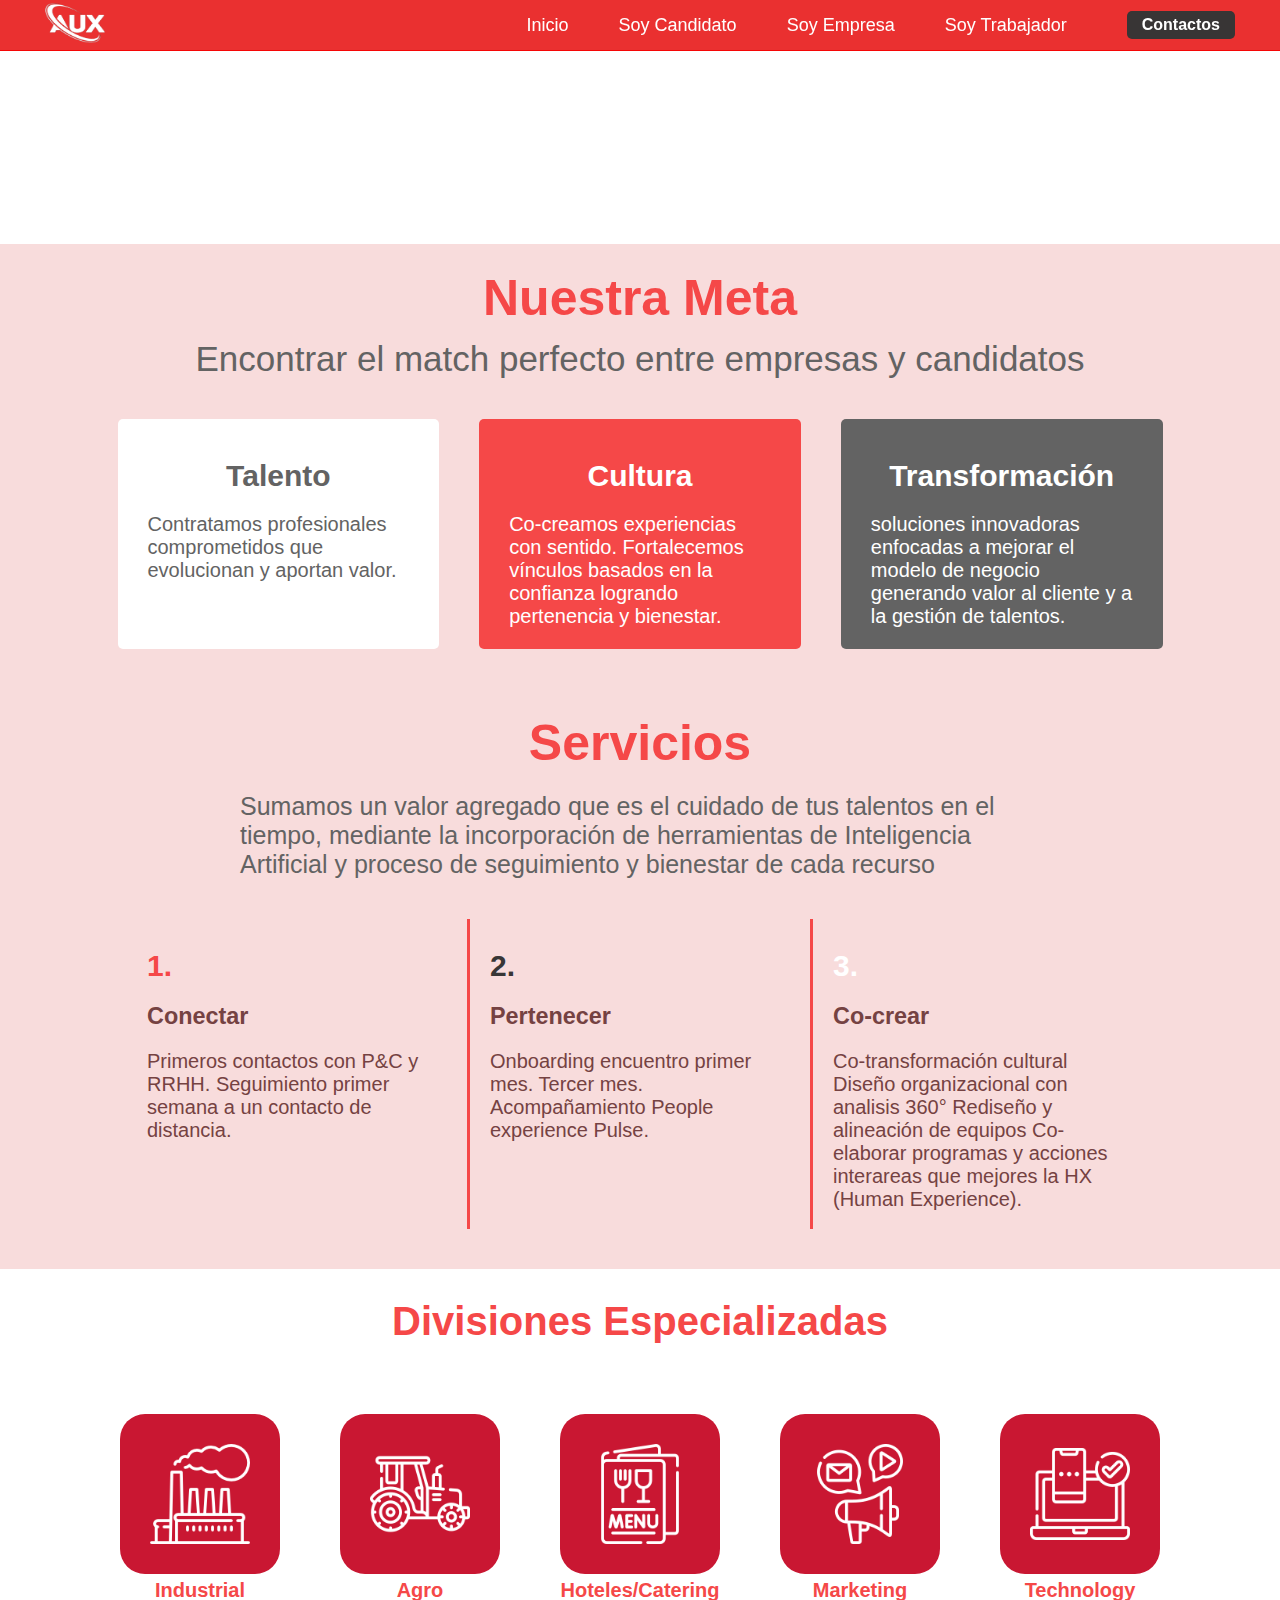
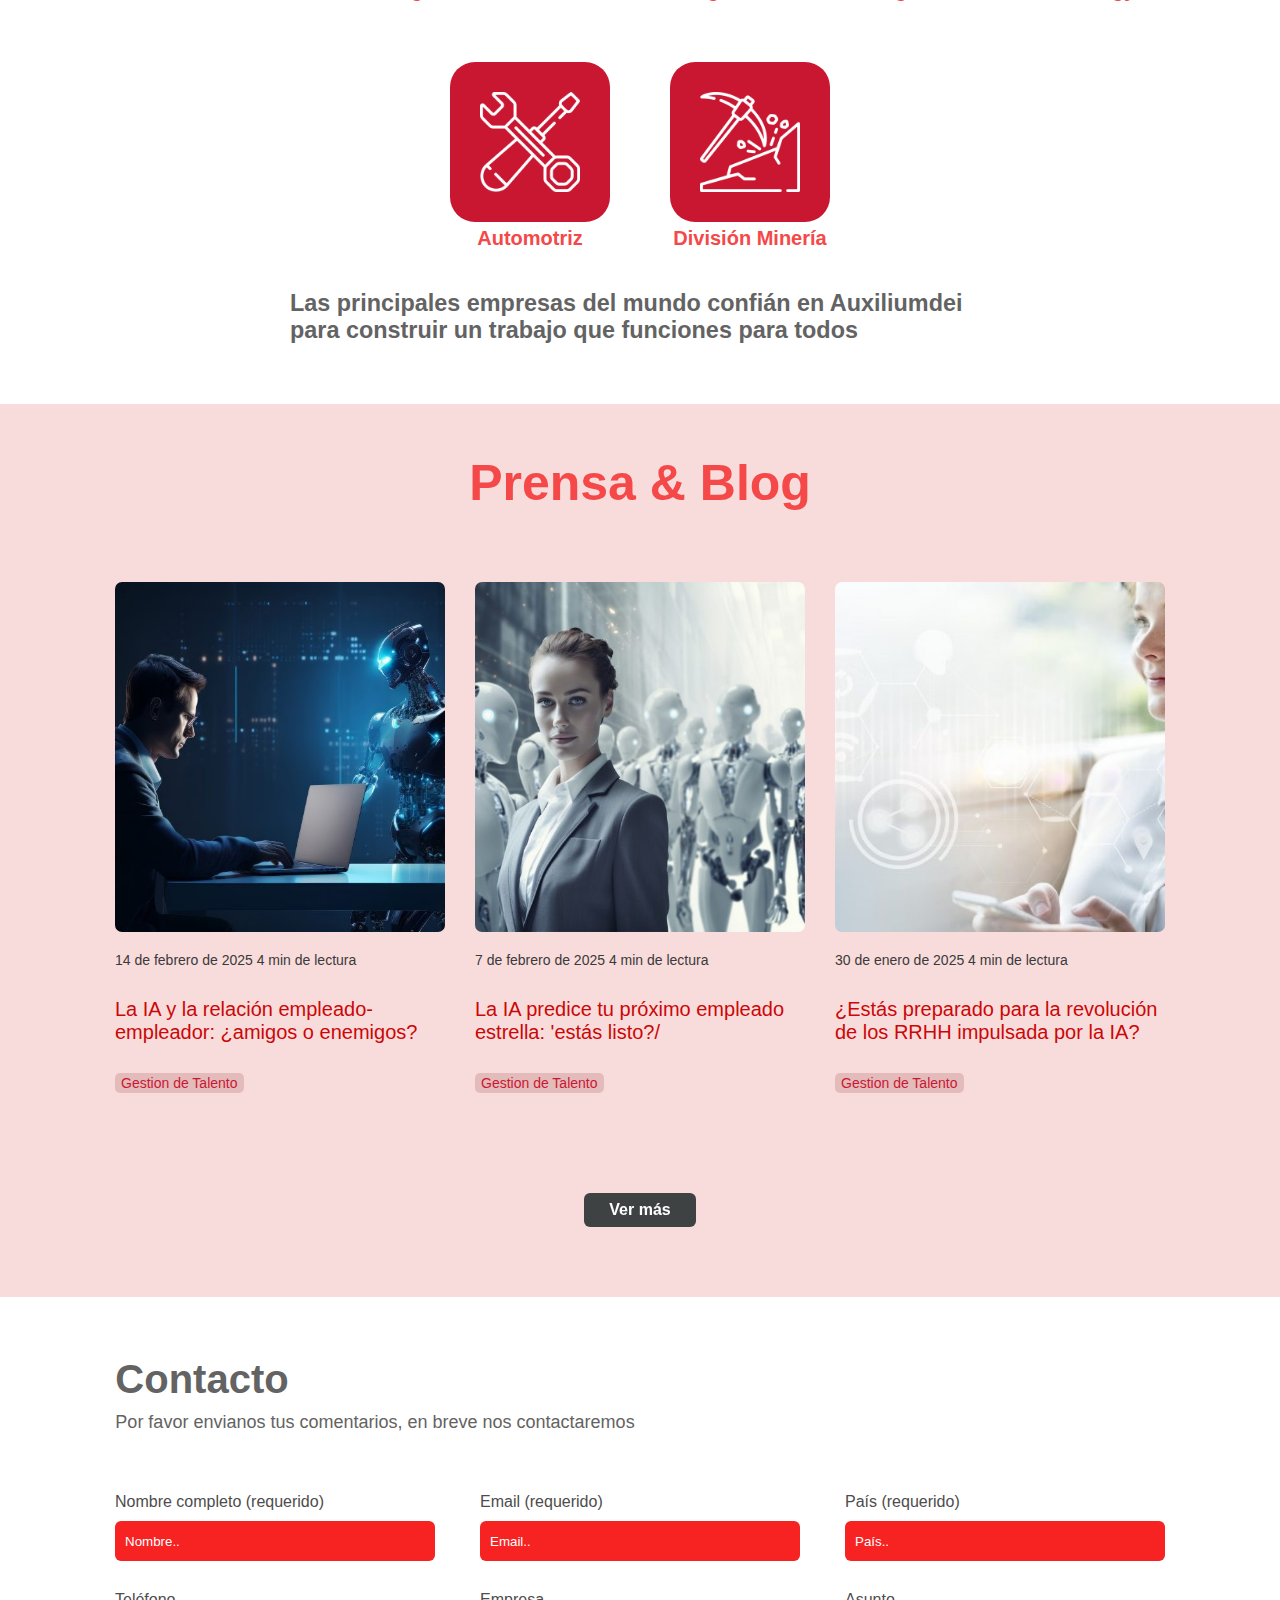
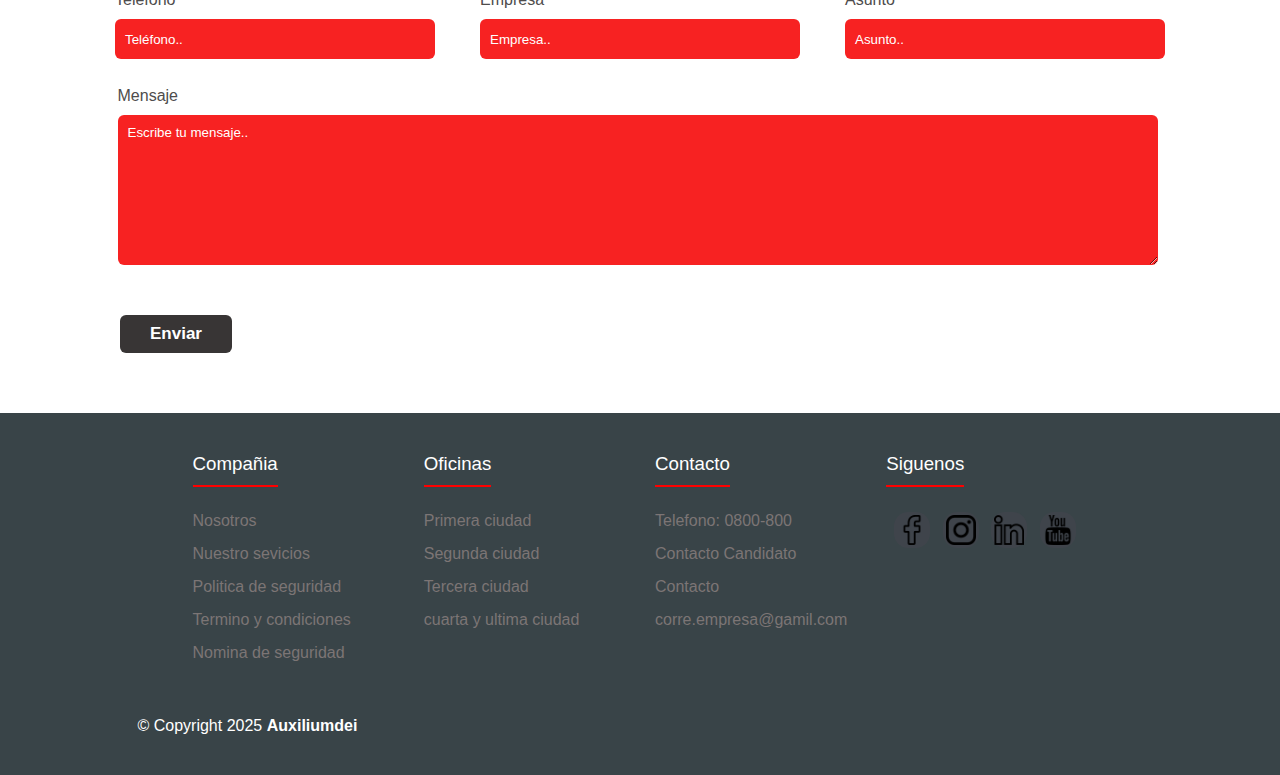
==== index.html @ f8d2a485 "primer commit" ====
<!DOCTYPE html>
<html lang="en">
<head>
    <meta charset="UTF-8">
    <meta name="viewport" content="width=device-width, initial-scale=1.0">
    <title>Documet</title>
    <link rel="stylesheet" href="./style.css">
    <link rel="stylesheet" href="./animaciones.css">

    <link rel="stylesheet" href="https://fonts.googleapis.com/css?family=Quicksand:500,700">

</head>
<body>
    <header>
        <a href="#"><img src="/img/auxi.png" alt=""></a>

    <nav>
        <ul class="lista">
            <li><a class="list-ini" href="#">Inicio</a></li>
            <li><a class="list-can" href="#">Soy Candidato</a></li>
            <li><a class="list-emp" href="#">Soy Empresa</a></li>
            <li><a class="list-tra" href="#">Soy Trabajador</a></li>
        </ul>
        <button><a href="#">Contactos</a></button>
    </nav>
    </header>

    <main>
        <section class="section1">
            <img class="baner" src="./img/banner.gif" alt="">
        

            <div class="div2">
                <h1 class="titulo2"> Somos especialistas en la provisión y el cuidado de tus talentos </h1>

                <div class="butt">
                    <button class="servicios"><a href="#">Nuestros Servicios</a></button>
                    <button class="colaborar"><a href="#">Soy Colaborador</a></button>
                    <button class="busca"><a href="#">¿Buscas Trabajo?</a></button>
                </div>
            </div>

        </section>
    
        <section class="section2">
            <div class="proposito">
                <h1>Nuestra Meta</h1>
                <p>Encontrar el match perfecto entre empresas y candidatos</p>
            </div>

            <article class="arti1">
                <div class="nuestra-info">

                    <div class="talento">
                        <h2>Talento</h2>
                        <p>Contratamos profesionales comprometidos que evolucionan y aportan valor.</p>
                    </div>

                    <div class="cultura">
                        <h2>Cultura</h2>
                        <p>Co-creamos experiencias con sentido. Fortalecemos vínculos basados en la confianza logrando pertenencia y bienestar.</p>
                    </div>

                    <div class="trans">
                        <h2>Transformación</h2>
                        <p>soluciones innovadoras enfocadas a mejorar el modelo de negocio generando valor al cliente y a la gestión de talentos.</p>
                    </div>
                </div>
        

                <div class="serv">
                    <h1>Servicios</h1>
                    <p class="sumamos">Sumamos un valor agregado que es el cuidado de tus talentos en el tiempo, mediante la incorporación de herramientas de Inteligencia Artificial y proceso de seguimiento y bienestar de cada recurso  </p>
                </div>
            
                <div class="tres-parra">
                    <div class="conectar">
                        <h2>1.</h2>
                        <h3>Conectar</h3>
                        <p>Primeros contactos con P&C y RRHH. Seguimiento primer semana a un contacto de distancia.</p>
                    </div>
                
                <div class="pertenecer">
                    <h2>2.</h2>
                    <h3>Pertenecer</h3>
                    <p>Onboarding encuentro primer mes. Tercer mes. Acompañamiento People experience Pulse.</p>
                </div>

                <div class="co-crear">
                    <h2>3.</h2>
                    <h3>Co-crear</h3>
                    <p>Co-transformación cultural Diseño organizacional con analisis 360° Rediseño y alineación de equipos Co-elaborar programas y acciones interareas que mejores la HX (Human Experience).</p>
                </div>

            </div>

        </article>
    </section>

    <section class="section3">
        <h1>Divisiones Especializadas</h1>
            
        <article class="arti2">
            <div class="industria">
                <img src="./img/fabrica2.png" alt="" class="fabrica">
                <a href="#">Industrial</a>
            </div>

            <div class="agro">
                <img src="./img/tractor1.png" alt="tractor" class="tractor">
                <a href="#">Agro</a>
            </div>

            <div class="hotel">
                <img src="./img/menu1.png" alt="" class="menu">
                <a href="#">Hoteles/Catering</a>
            </div>

            <div class="mark">
                <img src="./img/marketing.png" alt="" class="marketing">
                <a href="#">Marketing</a>
            </div>

            <div class="techno">
                <img src="./img/ordenador.png" alt="" class="tecno">
                <a href="#">Technology</a>
            </div>

            <div class="auto">
                <img src="./img/mantenimiento1.png" alt="" class="coche">
                <a href="#">Automotriz</a>
            </div>

            <div class="minero">
                <img src="./img/mineria1.png" alt="" class="mina">
                <a href="#">División Minería</a>
            </div>
        </article>
            <h3 class="prin">Las principales empresas del mundo confián en Auxiliumdei para construir un trabajo que funciones para todos</h3>
    </section>

    <section class="section4">
        <h2>Prensa & Blog</h2>
        <div class="blog">
            <div class="blog1">
                <img src="./img/la IA.jpg" alt="#">

                <div class="tex-blog">
                    <div class="tex-blog-parr">
                        <p>14 de febrero de 2025   4 min de lectura<p>
                    </div>
                    <div class="tex-link">
                        <a href="#">La IA y la relación empleado-empleador: ¿amigos o enemigos?</a>
                    </div>
                    <div>
                        <a href="#" class="tex-link-1">Gestion de Talento</a>
                    </div>
                </div>
            </div>

            <div class="blog1">
                <img class="blog-img" src="./img/intelig1.jpg" alt="#">

                <div class="tex-blog">
                    <div class="tex-blog-parr">
                        <p>7 de febrero de 2025   4 min de lectura<p>
                    </div>
                    <div class="tex-link">
                        <a href="#">La IA predice tu próximo empleado estrella: 'estás listo?/</a>
                    </div>
                    <div>
                        <a href="#" class="tex-link-1">Gestion de Talento</a>
                    </div>
                </div>
            </div>

            <div class="blog1">
                <img src="./img/oneselec2.jpg" alt="#">
                <div class="tex-blog">
                    <div class="tex-blog-parr">
                        <p>30 de enero de 2025   4 min de lectura<p>
                    </div>

                    <div class="tex-link">
                        <a href="#">¿Estás preparado para la revolución de los RRHH impulsada por la IA?</a>
                    </div>

                    <div>
                        <a href="#" class="tex-link-1">Gestion de Talento</a>
                    </div>
                </div>
            </div>
        </div>

        <div class="ver-mas">
            <a href="">Ver más</a>
        </div>
    </section>


    <section class="section5">
        <div class="contac">
            <h1>Contacto</h1>
            <p>Por favor envianos tus comentarios, en breve nos contactaremos</p>
        </div>

        <form>
            
            <div class="for"> 

                <div class="nombre-telef">  
                    <div class="nomb">        
                        <p>Nombre completo (requerido)</p>
                        <input type="text" placeholder="Nombre.."required>
                    </div>
        
                    <div class="telef">
                        <p>Teléfono</p>
                        <input type="text" placeholder="Teléfono.."></div>
                </div>

                <div class="email-empresa">
                    <div class="email">
                        <p>Email (requerido)</p>
                        <input type="email" placeholder="Email.." required>
                    </div>
        
                    <div class="empresa">
                        <p>Empresa</p>
                        <input type="text" placeholder="Empresa.."> </div>
                    </div>
        
                <div class="pais-asun">
                    <div class="pais">
                    <p>País (requerido)</p>
                    <input type="text" placeholder="País.." required></div>

                    <div class="asun">
                        <p>Asunto</p>
                        <input type="text" placeholder="Asunto.."></div>
                    </div>
                </div>
        
        
                <div class="mensaje">
                        <p>Mensaje</p>
                        <textarea placeholder="Escribe tu mensaje.." rows="15" cols="90" maxlength="80"></textarea>
                </div>
        
                <div class="but">
                    <button >Enviar</button>
                </div>
            </form>

        </section>
    </main>

    <footer>
        <div class="container">
            <div class="footer-row">
                <div class="compañia">
                    <h3>Compañia</h3>
                    <ul>
                        <li><a href="#">Nosotros</a></li>
                        <li><a href="#">Nuestro sevicios</a></li>
                        <li><a href="#">Politica de seguridad</a></li>
                        <li><a href="#">Termino y condiciones</a></li>
                        <li><a href="#">Nomina de seguridad</a></li>
                    </ul>
                </div>

                <div class="compañia">
                    <h3>Oficinas</h3>
                    <ul>
                        <li><a href="#">Primera ciudad</a></li>
                        <li><a href="#">Segunda ciudad</a></li>
                        <li><a href="#">Tercera ciudad</a></li>
                        <li><a href="#">cuarta y ultima ciudad</a></li>
                    </ul>
                </div>

                <div class="compañia">
                    <h3>Contacto</h3>
                    <ul>
                        <li><a href="#">Telefono: 0800-800 </a></li>
                        <li><a href="#">Contacto Candidato</a></li>
                        <li><a href="#">Contacto</a></li>
                        <li><a href="#">corre.empresa@gamil.com</a></li>
                    </ul>
                </div>
                
                <div class="compañia">
                    <h3>Siguenos</h3>
                    <div class="social-link">
                        <a href="#"><img src="./img/face1.png" alt=""></a>
                        <a href="#"><img src="./img/insta1.png" alt=""></a>
                        <a href="#"><img src="./img/linke1.png" alt=""></a>
                        <a href="#"><img src="./img/youtu1.png" alt=""></a>

                    </div>
                </div>
            </div>
            <div class="autor"> 
                <p>© Copyright 2025 <span>Auxiliumdei</span></p>
            </div>


        </div>
        
        
    </footer>
</body>
</html>
---- style.css ----
* {
    margin: 0px;
    list-style-type: none;
    text-decoration: none;
    padding: 0px;
    font-family: sans-serif;
    /*Courier; 
    /*monospace, monospace;
    sans-serif;*/
}

a {
    color: inherit;
}

header { 
    display: flex;
    justify-content: space-between;
    align-items: center;
    align-content: center;
    padding: 3px 45px;
    color: white;    
    background: rgba(230, 11, 11, 0.849);
    backdrop-filter: blur( 0.5px );
    -webkit-backdrop-filter: blur( 4px );
    border-bottom: 1px solid rgba(245, 6, 6, 0.993);
    position:fixed;
    width: 100%;
}

header img {
    width: 60px;
    height: 40px;
}

nav {
    
    display: flex;
    align-content: center;
    gap:60px;
    font-size: 18px;
    padding: 0px 90px 0px 0px;
}

.lista {
    display: flex;
    align-content: center;
    align-items: center;
    gap: 50px;
}

.list-ini:hover {
    text-decoration: underline;
}

.list-can:hover {
    text-decoration:underline
}

.list-emp:hover {
    text-decoration: underline;
}

.list-tra:hover{
    text-decoration: underline;
}

nav button {
    background-color: rgb(56, 53, 53);
    color: white;
    border-radius: 5px;
    padding: 5px 15px;
    border: none;
    font-size: 16px;
    font-weight: 600;
    display: flex;
    justify-content: center;
    align-items: center;
    align-content: center;
    position: relative;
    overflow: hidden;
    z-index: 1;
}

nav button::before {
    content: '';
    position: absolute;
    width: 100%;
    height: 100%;
    background-color: black;
    top: 0;
    left: -100% ;
    transition: all .3s;
}

nav button:hover::before{
    left: 0;
    z-index: -1;
}

nav button:hover {
    transform: scale(1.1);
}

main {
    background-color:white
}
/*<<<<<<<<<<<<<<<<<<<<<<<<<<<<<<<<<<<<<<<<<<<<<<<<<<<primera seccion>>>>>>>>>>>>>>>>>>>>>>>>>>>>>>>>>>>>>>>>>>>>>>>*/

.section1 {
    margin: auto;
    display: flex;
    flex-direction: column;
    gap: 30px;
}

.baner {
    display: flex;
    padding-top: 80px;
}

.div2 {
    display: flex;
    flex-direction: column;
    gap: 20px;
    padding-bottom: 40px;
}

.titulo2 {
    display: flex;
    justify-content: center;
    color: rgb(99, 99, 99);
}

.butt {
    display: flex;
    justify-content: center;
    gap: 40px;
}

.servicios, .colaborar, .busca{
    font-size: 18px;
    border-radius: 5px;
    padding: 8px 10px;
    background-color:rgb(239, 46, 36); 
    color: rgb(255, 255, 255);
    border: none;
    position: relative;
    display: inline-flex;
    align-items: center;
    justify-content: center;
    z-index: 1;
    overflow: hidden;
}

.servicios::after {
    content: '';
    width: 100%;
    height: 100%;
    background-color: #cc0707;
    position: absolute;
    z-index: -1;
    top: -37px;
    left: 0;
    transition: all .3s ease-in-out;
}

.servicios:hover::after{
    top: 0px;
}

.servicios:hover {
    transform: scale(1.1);
}
/*boton colaborar*/

.colaborar::after {
    content: '';
    width: 100%;
    position: absolute;
    z-index: -1;
    top: 0px;
    left: calc(-100% - 37px);
    /* border-top: 30px solid green;*/
    border-bottom: 37px solid #cc0707;
    /*border-left: 30px solid violet;*/
    border-right: 37px solid transparent;
    transition: all .3s ease-in-out;
}

.colaborar:hover::after {
    left: 0;
}

.colaborar:hover{
    transform: scale(1.1);
}
/*busca<<<<<<<<<<<<<<<<<<<<<<<<<<busca>>>>>>>>>>>>>>>>>>*/

.busca::after {
    content: '';
    width: 100%;
    height: 300%;
    position: absolute;
    background-color: #cc0707;
    z-index: -1;
    top: -300%;
    transition: all .4s ease-in-out;
    border-radius: 0px 0px 300px 300px;
}

.busca:hover::after{
    top: 0;
}

.busca:hover {
    transform: scale(1.1);
}
/*<<<<<<<<<<<<<<<<<<<<<<<<<<<<<<<<<<<<<<<<<<<<<<<<<<<<<<<<<<<<<<<segunda seccion>>>>>>>>>>>>>>>>>>>>>>>>>>>>>>>>>>>>>>*/

.section2 {
    background-color: rgb(248, 220, 220);
}

.section2 h1 {
    font-size: 50px;
    color: rgb(245, 72, 72); 
}

.proposito {
    display: flex;
    flex-direction: column;
    align-items: center;
    gap: 12px;
    font-size: 35px;
    color: rgb(99, 99, 99);
    padding: 25px 0px 20px 0px;
}

.arti1 {
    max-width: 1085px;
    margin: auto;
}

.nuestra-info {
    display: flex;
    gap: 40px;
    padding: 20px;
}

.nuestra-info h1{
    font-size: 30px;
}

.talento, .cultura, .trans {
    background-color: white;
    display: flex;
    flex-direction: column;
    align-content: center;
    align-items: center;
    border-radius: 5px;
    height: 150px;
    width: 700px;
    padding: 40px 30px ;
    gap: 20px;
    font-size: 20px;
    color: rgb(99, 99, 99);
}

.cultura  {
    background-color: rgb(245, 72, 72);
    color: white;
}

.trans {
    background-color: rgb(99, 99, 99);
    color: white;
}

.serv {
    padding-top: 45px;
    display: flex;
    flex-direction: column;
    align-items: center;
    gap: 20px;
}

.sumamos {
    
    color: rgb(99, 99, 99);
    font-size: 25px;
    padding: 0px 30px;
    max-width: 800px;
}

.tres-parra {
    display: flex;
    padding: 40px 20px;
    justify-content: center;
}

.conectar, .pertenecer, .co-crear {
    display: flex;
    flex-direction: column;
    gap: 20px;
    padding: 30px 20px;
    font-size: 20px;
    height: 250px;
    width: 300px;
    color: rgb(117, 66, 66);
}

.conectar h2 {
    color: rgb(245, 72, 72);
}

.pertenecer h2 {
    color: rgb(56, 54, 54);
}

.pertenecer {
    border-left: 3px solid rgb(245, 72, 72);
    border-right:3px solid  rgb(245, 72, 72);
}

.co-crear h2 {
    color: white;
}
/*<<<<<<<<<<<<<<<<<<<<<<<<<<<<<<<<<<<<<<<<<<<<<<<<<tercera seccion>>>>>>>>>>>>>>>>>>>>>>>>>>>>>>>>>>>>>>>>>>>>>>>>>>>>*/

.section3 {
    display: flex;
    flex-direction: column;
    padding: 30px;
    padding-bottom: 50px ;
    color: rgb(245, 72, 72);
    font-size: 20px;
    gap: 30px;
    align-items: center;
    }

.arti2 {
    box-sizing: border-box;
    max-width: 1085px;
    margin: auto;
    display: flex;
    gap: 60px;
    flex-wrap: wrap;
    justify-content: center;
    padding-top: 40px;
}

.fabrica, .tractor, .menu, .marketing, .tecno, .coche, .mina {
    background-color: #C91732;
    border-radius: 25px;
    height: 100px;
    padding: 30px;
    transition: all .3s;
}

.arti2 img:hover{
    background-color: #4e4c4c;
    cursor: pointer;
}

.industria, .agro, .hotel, .mark, .techno, .auto, .minero {
    display: flex;
    flex-direction: column;
    align-items: center;
    gap: 5px;
    font-weight: 600;
}

.prin {
    color: rgb(99, 99, 99);
    display: flex;
    max-width: 700px;
    margin: auto;
    padding: 10px;
}
/*<<<<<<<<<<<<<<<<<<<<<<<<<<<<<<<<<<<<<<<<<<<<<<<<<<<<<<<<<<<<<<<<<<<<<<<section4>>>>>>>>>>>>>>>>>>>>>>>>>>>>>>>>>>>>>>>>>>>>>>>>>*/

.section4 {
    background-color: rgb(248, 220, 220);
    padding-top: 50px;
    padding-bottom: 70px;
    display: flex;
    flex-direction: column;
    align-items: center;
    gap: 70px;
}

.section4 h2 {
    text-align: center;
    color: rgb(245, 72, 72);
    font-size: 50px;
}

.blog {
    max-width: 1085px;
    margin: auto;
    display: flex;
    justify-content: center;
    gap: 30px;
}

.tex-blog-parr {
    color: #3b3939;
    font-size: 14px;
}

.tex-link {
    color: #cc0707;
    font-size: 20px;
}

.tex-link-1 {
    background-color: #e4bbbb;
    padding: 2px 6px;
    border-radius: 5px;
    color: #C91732;
    font-size: 14px;
}

.tex-link-1:hover{
    background-color: #eeaab3;
}

.blog1 {
    display: flex;
    flex-direction: column;
    width: 330px;
}

.tex-blog {
    display: flex;
    flex-direction: column;
    gap: 30px;
    padding-top: 20px;
    padding-bottom: 1px;
}

.blog1 img { 
    height: 350px;
    border-radius: 7px;
}

.ver-mas {
    background-color: rgb(63, 66, 66);
    color: white;
    padding: 8px 25px;
    border-radius: 6px;
    font-weight: 600;
    position: relative;
    z-index: 1;
    overflow: hidden;
    margin-top: 30px;
}

.ver-mas::before {
    content: '';
    background-color: black;
    position: absolute;
    width: 100%;
    height: 100%;
    top: 0%;
    left: -100%;
    transition: all .3s;
}

.ver-mas:hover::before {
    left: 0%;
    z-index: -1;
}

.ver-mas:hover {
    transform: scale(1.1);
}
/*<<<<<<<<<<<<<<<<<<seccion5>>>>>>>>>>>>>>>>>>>>>>>>>>>>>>>>>>>>>>>>>>>>>>>>>*/

.section5 {
    display: flex;
    flex-direction: column;
    gap: 40px;
    padding: 60px;
}

.contac {
    max-width: 1085px;
    margin: auto;
    padding-right: 530px;
    gap: 10px;
    display: flex;
    flex-direction: column;
}

.contac h1{
    font-size: 40px;
    color: rgb(99, 99, 99);
}

.contac p {
    color: rgb(99, 99, 99);
    font-size: 18px;
}

.for {
    max-width: 1085px;
    margin: auto;
    display: flex;
    gap: 45px;
    padding: 20px;
    align-items: center;
    justify-content: center;
    box-sizing: border-box;
}

.nombre-telef, .email-empresa, .pais-asun {
    display: flex;
    flex-direction: column;
    gap: 30px;
}

.nomb, .telef, .email, .empresa, .pais, .asun {
    display: flex;
    flex-direction: column;
    gap: 10px;
    color: #4e4c4c;
}

form input {
    width: 320px;
    height: 40px;
    border-radius: 6px;
    border: none; 
    background-color: #f72222;
    color: rgb(247, 243, 243);
}

input::placeholder {
    color: white;
    padding: 0px 10px;
}

.mensaje {
    padding-left: 20px;
    padding-top: 8px;
    padding-bottom: 15px;
    color: #4e4c4c;
    display: flex;
    flex-direction: column;
    gap: 10px;
    max-width: 1085px;
    margin: auto;
    box-sizing: border-box;
}

form textarea{
    width: 1040px;
    height: 150px;
    background-color: #f72222;
    border-radius: 6px;
    border: none;
    color: white;
}

textarea::placeholder {
    color: white;
    padding: 10px;
}

.section5 button{
    cursor: pointer;
    padding: 9px 30px;
    border-radius: 6px;
    border: none;
    font-size: 17px;
    font-weight: 600;
    background-color: rgb(56, 53, 53);
    color: white;
    position: relative;
    overflow: hidden;
    z-index: 1;
}

.section5 button::before {
    content: '';
    position: absolute;
    width: 100%;
    height: 100%;
    background-color: black;
    top: 0;
    left: -100%;
    transition: all .3s;
}

.section5 button:hover::before {
    left: 0;
    z-index: -1;
}

.section5 button:hover {
    transform: scale(1.1);
}

.but {
    display:flex;
    justify-content: start;
    gap: 30px;
    max-width: 1085px;
    margin: auto;
    align-content: start;
    gap: 30px;
    padding-left: 45px;
    padding-top: 35px;
}

footer {
    background-color: #394448;
    padding: 40px 0px;
}

.container {
    max-width: 1085px;
    margin: auto;
    display: flex;
    flex-direction: column;
    gap: 40px;
}

.footer-row {
    display: flex;
    flex-wrap: nowrap;
    padding: 0 80px;
}

.compañia {
    width: 25%;
    padding: 0 15px ;
}

.compañia h3 {
    color: white;
    margin-bottom: 25px;
    font-weight: 500;
    border-bottom: 2px solid red;
    padding-bottom: 10px;
    display: inline-block;
}

.compañia ul li a {
    color: #7c7575;
    display: block;
    margin-bottom: 15px;
    transition: all .3s ease;
}

.compañia ul li a:hover{
    color: white;
    padding-left: 6px;
}

.social-link a {
    line-height: 0px;
    margin-left: 8px;
    background-color: rgba(65, 69, 75, 0.849);
    display: inline-block;
    border-radius: 40%;
    padding: 3px;
}

.social-link img {
    width: 30px;
}

.social-link a:hover {
    display: inline-block;
    background-color: rgb(248, 242, 242);
    text-align: center;
    border-radius: 40%;
}

.autor {
    padding-left: 40px;
    display: flex;
    gap: 30px;
    color: white
}

footer span {
    font-weight: 700;
}
---- animaciones.css ----
@keyframes fade {
    form{
        opacity: 0;
    }

    to {
        opacity: 1;
    }
}
@keyframes slide-up {
    from {
        translate: 0 100px;
    }
    to {
        translate: 0;
    }
}
@keyframes slide-right {
    from {
        translate: 100px 0;
    }
    to {
        translate: 0;
    }
}
.titulo2 {
    opacity: 0;
    animation: fade 0.8s forwards, slide-up 0.9s;
    animation-delay: 0.2s;
    
}
.servicios, .colaborar, .busca {
    opacity: 0;
    animation: fade 0.8s forwards, slide-up 0.9s;
}
.servicios:nth-child(1) {
    animation-delay: 0.9s;
}
.colaborar:nth-child(2) {
    animation-delay: 0.6s;
}
.busca:nth-child(3) {
    animation-delay: 1.1s ;
}
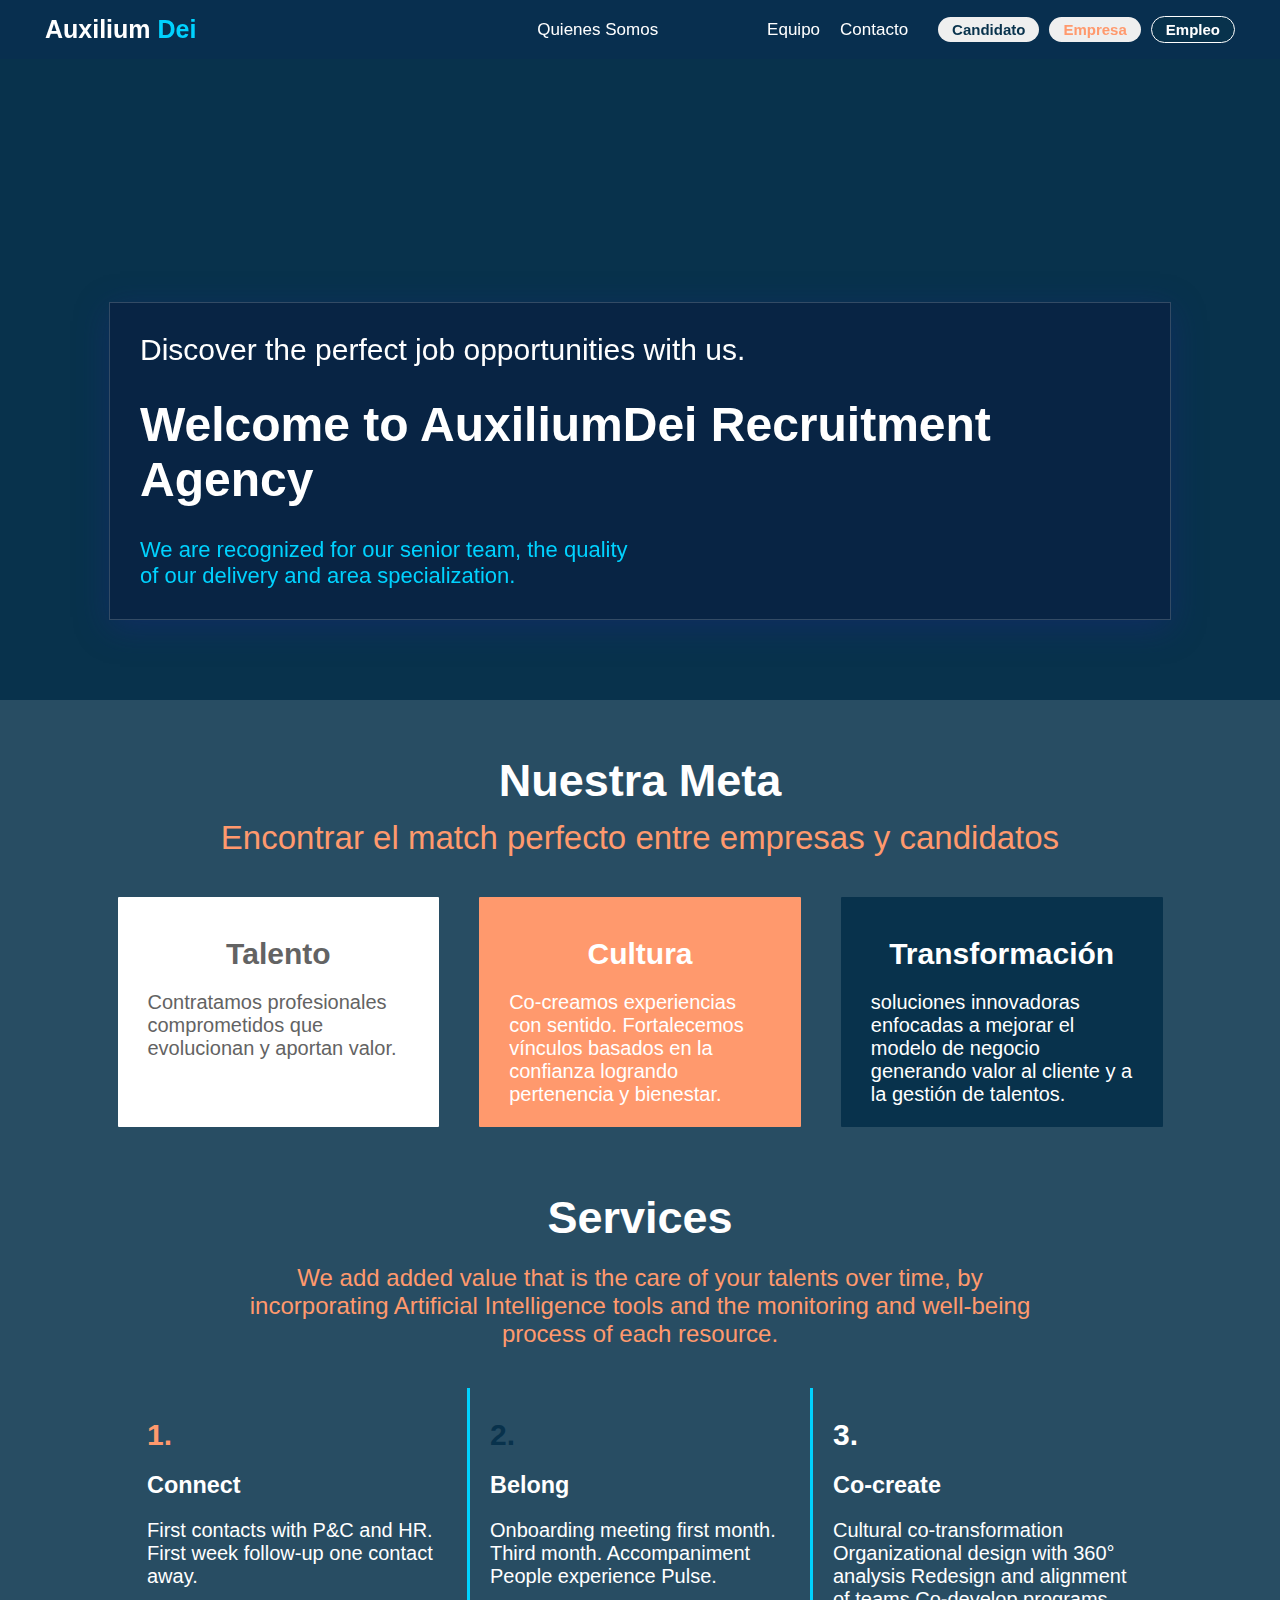
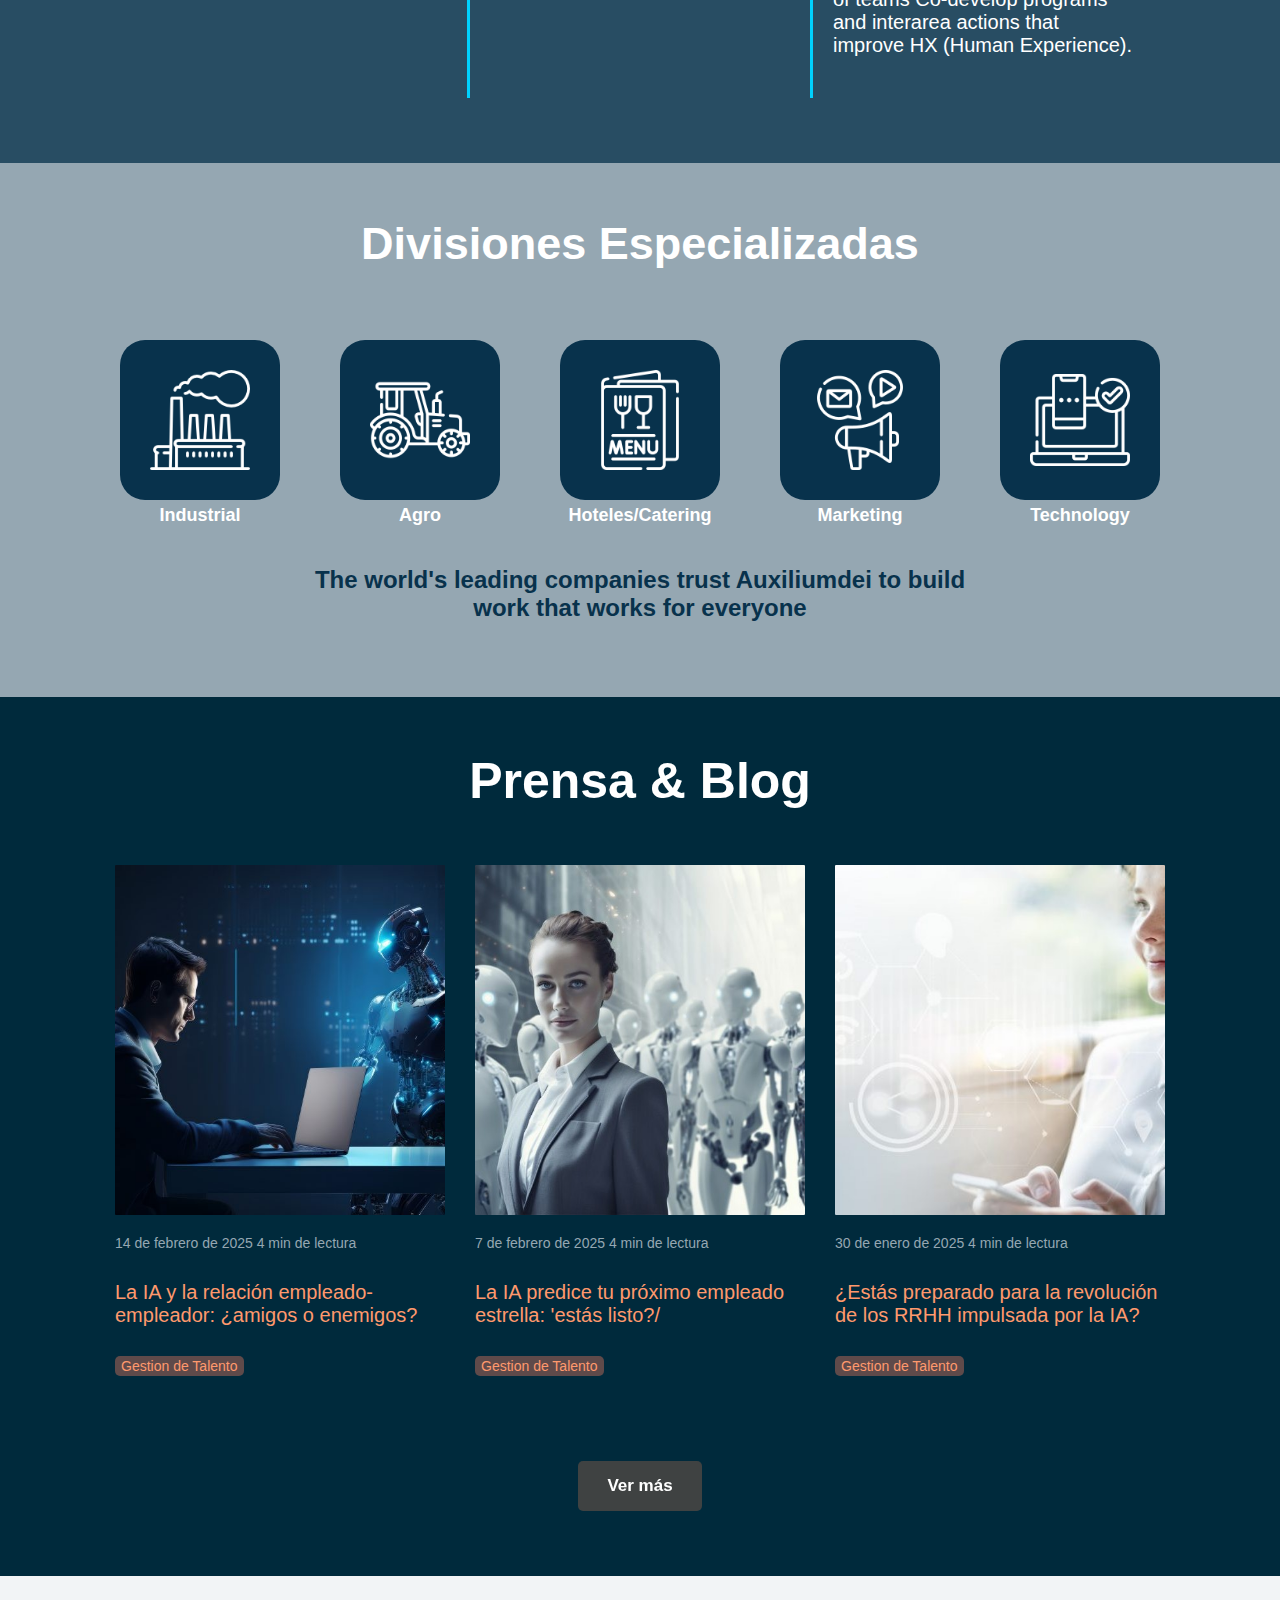
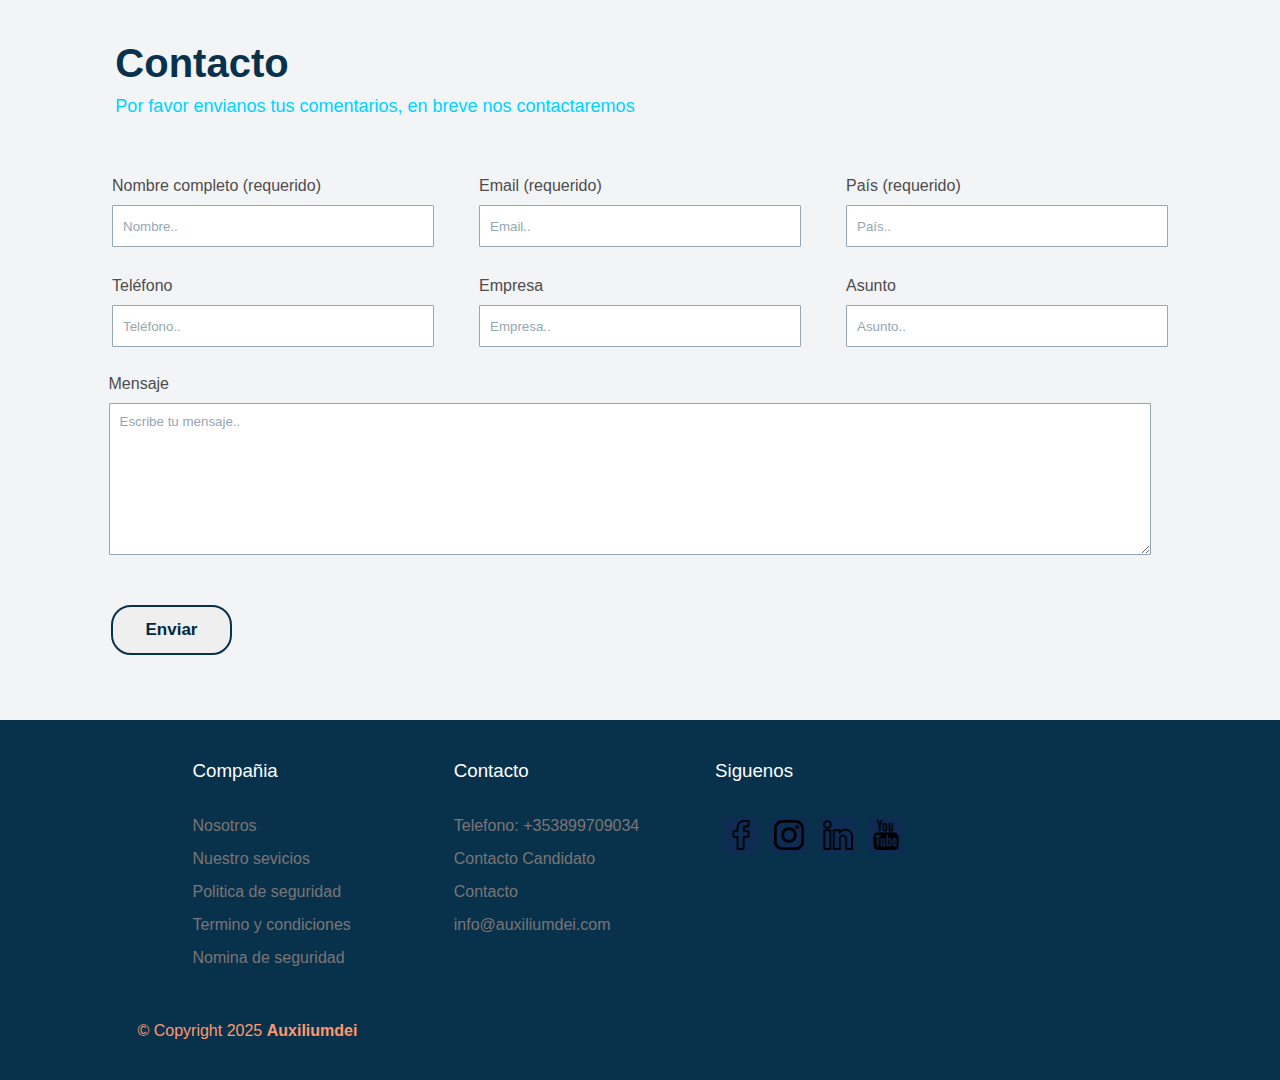
==== commit 2bc9956f: "modificamos el fondo" ====
--- a/index.html
+++ b/index.html
@@ -3,43 +3,44 @@
 <head>
     <meta charset="UTF-8">
     <meta name="viewport" content="width=device-width, initial-scale=1.0">
-    <title>Documet</title>
+    <title>AuxiliumDei</title>
     <link rel="stylesheet" href="./style.css">
     <link rel="stylesheet" href="./animaciones.css">
-
+    <link rel="stylesheet" href="./mediacueri.css">
     <link rel="stylesheet" href="https://fonts.googleapis.com/css?family=Quicksand:500,700">
+    <link rel="icon" href="./img/auxi.png" type="image/png" sizes="40x40">
 
 </head>
 <body>
     <header>
-        <a href="#"><img src="/img/auxi.png" alt=""></a>
-
+        <a class="logo-aux" href="#">Auxilium <strong>Dei</strong></a>
+
+<!--menu hamburguesa-->
+<!--<label for="menu-toggle" class="menu-label"><img src="./img/menu (1).png" alt=""></label>
+<input type="checkbox" id="menu-toggle">-->
     <nav>
         <ul class="lista">
-            <li><a class="list-ini" href="#">Inicio</a></li>
-            <li><a class="list-can" href="#">Soy Candidato</a></li>
-            <li><a class="list-emp" href="#">Soy Empresa</a></li>
-            <li><a class="list-tra" href="#">Soy Trabajador</a></li>
+            <li><a class="quienes" href="">Quienes Somos</a></li>
+            <li><a class="servicios" href="">Servicios</a></li>
+            <li><a class="equi" href="">Equipo</a></li>
+            <li><a class="conta" href="">Contacto</a></li>
         </ul>
-        <button><a href="#">Contactos</a></button>
+    
+        <div class="button">
+            <button class="cand"><a href="">Candidato</a></button>
+            <button class="emp"><a href="">Empresa</a></button>
+            <button class="empl"><a href="">Empleo</a></button>
+        </div>
     </nav>
     </header>
 
     <main>
         <section class="section1">
-            <img class="baner" src="./img/banner.gif" alt="">
-        
-
-            <div class="div2">
-                <h1 class="titulo2"> Somos especialistas en la provisión y el cuidado de tus talentos </h1>
-
-                <div class="butt">
-                    <button class="servicios"><a href="#">Nuestros Servicios</a></button>
-                    <button class="colaborar"><a href="#">Soy Colaborador</a></button>
-                    <button class="busca"><a href="#">¿Buscas Trabajo?</a></button>
-                </div>
-            </div>
-
+            <div class="msj">
+                <p class="dis">Discover the perfect job opportunities with us.</p>
+                <h1 class="wel">Welcome to AuxiliumDei Recruitment Agency</h1>
+                <p class="irl">We are recognized for our senior team, the quality of our delivery and area specialization.</p>
+            </div>
         </section>
     
         <section class="section2">
@@ -69,27 +70,27 @@
         
 
                 <div class="serv">
-                    <h1>Servicios</h1>
-                    <p class="sumamos">Sumamos un valor agregado que es el cuidado de tus talentos en el tiempo, mediante la incorporación de herramientas de Inteligencia Artificial y proceso de seguimiento y bienestar de cada recurso  </p>
+                    <h1>Services</h1>
+                    <p class="sumamos">We add added value that is the care of your talents over time, by incorporating Artificial Intelligence tools and the monitoring and well-being process of each resource.</p>
                 </div>
             
                 <div class="tres-parra">
                     <div class="conectar">
                         <h2>1.</h2>
-                        <h3>Conectar</h3>
-                        <p>Primeros contactos con P&C y RRHH. Seguimiento primer semana a un contacto de distancia.</p>
+                        <h3>Connect</h3>
+                        <p>First contacts with P&C and HR. First week follow-up one contact away.</p>
                     </div>
                 
                 <div class="pertenecer">
                     <h2>2.</h2>
-                    <h3>Pertenecer</h3>
-                    <p>Onboarding encuentro primer mes. Tercer mes. Acompañamiento People experience Pulse.</p>
+                    <h3>Belong</h3>
+                    <p>Onboarding meeting first month. Third month. Accompaniment People experience Pulse.</p>
                 </div>
 
                 <div class="co-crear">
                     <h2>3.</h2>
-                    <h3>Co-crear</h3>
-                    <p>Co-transformación cultural Diseño organizacional con analisis 360° Rediseño y alineación de equipos Co-elaborar programas y acciones interareas que mejores la HX (Human Experience).</p>
+                    <h3>Co-create</h3>
+                    <p>Cultural co-transformation Organizational design with 360° analysis Redesign and alignment of teams Co-develop programs and interarea actions that improve HX (Human Experience).</p>
                 </div>
 
             </div>
@@ -126,17 +127,8 @@
                 <a href="#">Technology</a>
             </div>
 
-            <div class="auto">
-                <img src="./img/mantenimiento1.png" alt="" class="coche">
-                <a href="#">Automotriz</a>
-            </div>
-
-            <div class="minero">
-                <img src="./img/mineria1.png" alt="" class="mina">
-                <a href="#">División Minería</a>
-            </div>
         </article>
-            <h3 class="prin">Las principales empresas del mundo confián en Auxiliumdei para construir un trabajo que funciones para todos</h3>
+            <h3 class="prin">The world's leading companies trust Auxiliumdei to build work that works for everyone</h3>
     </section>
 
     <section class="section4">
@@ -270,22 +262,12 @@
                 </div>
 
                 <div class="compañia">
-                    <h3>Oficinas</h3>
-                    <ul>
-                        <li><a href="#">Primera ciudad</a></li>
-                        <li><a href="#">Segunda ciudad</a></li>
-                        <li><a href="#">Tercera ciudad</a></li>
-                        <li><a href="#">cuarta y ultima ciudad</a></li>
-                    </ul>
-                </div>
-
-                <div class="compañia">
                     <h3>Contacto</h3>
                     <ul>
-                        <li><a href="#">Telefono: 0800-800 </a></li>
+                        <li><a href="#">Telefono: +353899709034</a></li>
                         <li><a href="#">Contacto Candidato</a></li>
                         <li><a href="#">Contacto</a></li>
-                        <li><a href="#">corre.empresa@gamil.com</a></li>
+                        <li><a href="#">info@auxiliumdei.com</a></li>
                     </ul>
                 </div>
                 
--- a/style.css
+++ b/style.css
@@ -1,3 +1,15 @@
+:root {
+    --navbar: #08324C;
+    --dei: #00D2FF;
+    --naranja: #FF996D;
+    --blanco: #fff;
+    --celeste: #95A7B2;
+    --azul: #284D63;
+    --contact: #F2F4F6;
+    --blog: #002A3C;
+    
+}
+
 * {
     margin: 0px;
     list-style-type: none;
@@ -6,7 +18,9 @@
     font-family: sans-serif;
     /*Courier; 
     /*monospace, monospace;
-    sans-serif;*/
+    sans-serif; Roboto,sans-serif */
+    /*border: solid 1px;*/
+    
 }
 
 a {
@@ -18,213 +32,164 @@
     justify-content: space-between;
     align-items: center;
     align-content: center;
-    padding: 3px 45px;
+    padding: 15px 45px;
     color: white;    
-    background: rgba(230, 11, 11, 0.849);
-    backdrop-filter: blur( 0.5px );
+    background: rgba(8, 41, 85, 0.336);
+    backdrop-filter: blur( 4px );
     -webkit-backdrop-filter: blur( 4px );
-    border-bottom: 1px solid rgba(245, 6, 6, 0.993);
     position:fixed;
     width: 100%;
-}
-
+    overflow: hidden;
+}
+/*
 header img {
     width: 60px;
     height: 40px;
-}
+}*/
+
+.logo-aux {
+    font-size: 25px;
+    font-weight: 600;
+    
+}
+
+header strong {
+    color: var(--dei);
+}
+
 
 nav {
-    
     display: flex;
     align-content: center;
-    gap:60px;
-    font-size: 18px;
-    padding: 0px 90px 0px 0px;
+    gap:10px;
+    font-size: 17px;
+    padding: 0px 70px 0px 0px;
 }
 
 .lista {
     display: flex;
     align-content: center;
     align-items: center;
-    gap: 50px;
-}
-
-.list-ini:hover {
-    text-decoration: underline;
-}
-
-.list-can:hover {
-    text-decoration:underline
-}
-
-.list-emp:hover {
-    text-decoration: underline;
-}
-
-.list-tra:hover{
-    text-decoration: underline;
-}
-
-nav button {
-    background-color: rgb(56, 53, 53);
+    gap: 20px;
+}
+
+.quienes:hover{
+    color: var(--navbar);
+    font-weight: 700;
+    
+}
+.servicios:hover{
+    color: var(--navbar);
+    font-weight: 700;
+}
+.equi:hover {
+    color: var(--navbar);
+    font-weight: 700;
+    
+}
+.conta:hover{
+    color: var(--navbar);
+    font-weight: 700;
+    
+    
+}
+
+.button {
+
+    display: flex;
+    align-items: center;
+    gap: 10px;
+    padding: 0px 20px;
+}
+.cand, .emp, .empl{
+    display: flex;
+    padding: 4px 14px;
+    font-size: 15px;
+    border-radius: 15px;
+    border: none;
+}
+.cand {
+    
+    color: var(--navbar);
+    font-weight: 600;
+
+}
+.emp {
+    color: var(--naranja);
+    font-weight: 600;
+}
+
+.empl {
+    background-color: var(--navbar);
+    border: solid 1px var(--blanco);
+    color: var(--blanco);
+    font-weight: 600;
+}
+
+main {
+    background-color: var(--navbar);
+}
+
+/*menu hamburguesa*/
+#menu-toogle, .menu-label{
+    display: none;
+}
+/*<<<<<<<<<<<<<<<<<<<<<<<<<<<<<<<<<<<<<<<<<<<<<<<<<<<primera seccion>>>>>>>>>>>>>>>>>>>>>>>>>>>>>>>>>>>>>>>>>>>>>>>*/
+
+.section1 {
+    background-image: url(./img/banner.gif);
+    height: 650px;
+    margin: 0px 50px 50px 50px;
+    display: flex;
+    background-size: cover;
+    background-repeat: no-repeat;
+    background-position: center;
+    font-size: 30px;
+    display: flex;
+    flex-direction: column;
+    align-items: center;
+    justify-content: flex-end;
+}
+.msj {
+    max-width: 1000px;
+    padding: 30px;
     color: white;
-    border-radius: 5px;
-    padding: 5px 15px;
-    border: none;
-    font-size: 16px;
-    font-weight: 600;
-    display: flex;
-    justify-content: center;
-    align-items: center;
-    align-content: center;
-    position: relative;
-    overflow: hidden;
-    z-index: 1;
-}
-
-nav button::before {
-    content: '';
-    position: absolute;
-    width: 100%;
-    height: 100%;
-    background-color: black;
-    top: 0;
-    left: -100% ;
-    transition: all .3s;
-}
-
-nav button:hover::before{
-    left: 0;
-    z-index: -1;
-}
-
-nav button:hover {
-    transform: scale(1.1);
-}
-
-main {
-    background-color:white
-}
-/*<<<<<<<<<<<<<<<<<<<<<<<<<<<<<<<<<<<<<<<<<<<<<<<<<<<primera seccion>>>>>>>>>>>>>>>>>>>>>>>>>>>>>>>>>>>>>>>>>>>>>>>*/
-
-.section1 {
-    margin: auto;
+    margin-bottom: 30px;
     display: flex;
     flex-direction: column;
     gap: 30px;
-}
-
-.baner {
-    display: flex;
-    padding-top: 80px;
-}
-
-.div2 {
-    display: flex;
-    flex-direction: column;
-    gap: 20px;
-    padding-bottom: 40px;
-}
-
-.titulo2 {
-    display: flex;
-    justify-content: center;
-    color: rgb(99, 99, 99);
-}
-
-.butt {
-    display: flex;
-    justify-content: center;
-    gap: 40px;
-}
-
-.servicios, .colaborar, .busca{
-    font-size: 18px;
-    border-radius: 5px;
-    padding: 8px 10px;
-    background-color:rgb(239, 46, 36); 
-    color: rgb(255, 255, 255);
-    border: none;
-    position: relative;
-    display: inline-flex;
-    align-items: center;
-    justify-content: center;
-    z-index: 1;
-    overflow: hidden;
-}
-
-.servicios::after {
-    content: '';
-    width: 100%;
-    height: 100%;
-    background-color: #cc0707;
-    position: absolute;
-    z-index: -1;
-    top: -37px;
-    left: 0;
-    transition: all .3s ease-in-out;
-}
-
-.servicios:hover::after{
-    top: 0px;
-}
-
-.servicios:hover {
-    transform: scale(1.1);
-}
-/*boton colaborar*/
-
-.colaborar::after {
-    content: '';
-    width: 100%;
-    position: absolute;
-    z-index: -1;
-    top: 0px;
-    left: calc(-100% - 37px);
-    /* border-top: 30px solid green;*/
-    border-bottom: 37px solid #cc0707;
-    /*border-left: 30px solid violet;*/
-    border-right: 37px solid transparent;
-    transition: all .3s ease-in-out;
-}
-
-.colaborar:hover::after {
-    left: 0;
-}
-
-.colaborar:hover{
-    transform: scale(1.1);
-}
-/*busca<<<<<<<<<<<<<<<<<<<<<<<<<<busca>>>>>>>>>>>>>>>>>>*/
-
-.busca::after {
-    content: '';
-    width: 100%;
-    height: 300%;
-    position: absolute;
-    background-color: #cc0707;
-    z-index: -1;
-    top: -300%;
-    transition: all .4s ease-in-out;
-    border-radius: 0px 0px 300px 300px;
-}
-
-.busca:hover::after{
-    top: 0;
-}
-
-.busca:hover {
-    transform: scale(1.1);
-}
+    background: rgba(8, 32, 65, 0.726);
+    box-shadow: 0 8px 32px 0 rgba( 31, 38, 135, 0.37 );
+    backdrop-filter: blur( 1px );
+    -webkit-backdrop-filter: blur( 1px );
+    border-radius: px;
+    border: 1px solid rgba( 255, 255, 255, 0.18 );
+}
+
+.dis {
+    font-size: 30px;
+
+}
+
+.wel {
+    font-size: 3rem;
+}
+.irl {
+    color: var(--dei);
+    font-size: 22px;
+    width: 500px;
+}
+
 /*<<<<<<<<<<<<<<<<<<<<<<<<<<<<<<<<<<<<<<<<<<<<<<<<<<<<<<<<<<<<<<<segunda seccion>>>>>>>>>>>>>>>>>>>>>>>>>>>>>>>>>>>>>>*/
 
 .section2 {
-    background-color: rgb(248, 220, 220);
+    background-color:var(--azul);
+    padding-bottom: 65px;
 }
 
 .section2 h1 {
-    font-size: 50px;
-    color: rgb(245, 72, 72); 
+    font-size: 45px;
+    color: var(--blanco);
 }
 
 .proposito {
@@ -232,9 +197,9 @@
     flex-direction: column;
     align-items: center;
     gap: 12px;
-    font-size: 35px;
-    color: rgb(99, 99, 99);
-    padding: 25px 0px 20px 0px;
+    font-size: 33px;
+    color: var(--naranja);
+    padding: 55px 0px 20px 0px;
 }
 
 .arti1 {
@@ -258,7 +223,7 @@
     flex-direction: column;
     align-content: center;
     align-items: center;
-    border-radius: 5px;
+    border-radius: 1px;
     height: 150px;
     width: 700px;
     padding: 40px 30px ;
@@ -268,12 +233,12 @@
 }
 
 .cultura  {
-    background-color: rgb(245, 72, 72);
+    background-color: var(--naranja);
     color: white;
 }
 
 .trans {
-    background-color: rgb(99, 99, 99);
+    background-color: var(--navbar);
     color: white;
 }
 
@@ -287,15 +252,16 @@
 
 .sumamos {
     
-    color: rgb(99, 99, 99);
-    font-size: 25px;
+    color: var(--naranja);
+    font-size: 24px;
     padding: 0px 30px;
     max-width: 800px;
+    text-align: center;
 }
 
 .tres-parra {
     display: flex;
-    padding: 40px 20px;
+    padding: 40px 20px 0px 20px;
     justify-content: center;
 }
 
@@ -307,20 +273,20 @@
     font-size: 20px;
     height: 250px;
     width: 300px;
-    color: rgb(117, 66, 66);
+    color: var(--blanco);
 }
 
 .conectar h2 {
-    color: rgb(245, 72, 72);
+    color: var(--naranja);
 }
 
 .pertenecer h2 {
-    color: rgb(56, 54, 54);
+    color: var(--navbar);
 }
 
 .pertenecer {
-    border-left: 3px solid rgb(245, 72, 72);
-    border-right:3px solid  rgb(245, 72, 72);
+    border-left: 3px solid var(--dei);
+    border-right:3px solid  var(--dei);
 }
 
 .co-crear h2 {
@@ -329,16 +295,19 @@
 /*<<<<<<<<<<<<<<<<<<<<<<<<<<<<<<<<<<<<<<<<<<<<<<<<<tercera seccion>>>>>>>>>>>>>>>>>>>>>>>>>>>>>>>>>>>>>>>>>>>>>>>>>>>>*/
 
 .section3 {
-    display: flex;
-    flex-direction: column;
-    padding: 30px;
-    padding-bottom: 50px ;
-    color: rgb(245, 72, 72);
-    font-size: 20px;
+    background-color: var(--celeste);
+    display: flex;
+    flex-direction: column;
+    padding-top: 55px;
+    padding-bottom: 65px ;
+    color: var(--blanco);
     gap: 30px;
     align-items: center;
     }
 
+.section3 h1 {
+    font-size: 45px;
+}
 .arti2 {
     box-sizing: border-box;
     max-width: 1085px;
@@ -351,7 +320,7 @@
 }
 
 .fabrica, .tractor, .menu, .marketing, .tecno, .coche, .mina {
-    background-color: #C91732;
+    background-color: var(--navbar);
     border-radius: 25px;
     height: 100px;
     padding: 30px;
@@ -359,7 +328,7 @@
 }
 
 .arti2 img:hover{
-    background-color: #4e4c4c;
+    background-color: var(--naranja);
     cursor: pointer;
 }
 
@@ -369,30 +338,33 @@
     align-items: center;
     gap: 5px;
     font-weight: 600;
+    font-size: 18px;
 }
 
 .prin {
-    color: rgb(99, 99, 99);
+    color: var(--navbar);
     display: flex;
     max-width: 700px;
     margin: auto;
     padding: 10px;
+    font-size: 24px;
+    text-align: center;
 }
 /*<<<<<<<<<<<<<<<<<<<<<<<<<<<<<<<<<<<<<<<<<<<<<<<<<<<<<<<<<<<<<<<<<<<<<<<section4>>>>>>>>>>>>>>>>>>>>>>>>>>>>>>>>>>>>>>>>>>>>>>>>>*/
 
 .section4 {
-    background-color: rgb(248, 220, 220);
-    padding-top: 50px;
-    padding-bottom: 70px;
-    display: flex;
-    flex-direction: column;
-    align-items: center;
-    gap: 70px;
+    background-color: var(--blog);
+    padding-top: 55px;
+    padding-bottom: 65px;
+    display: flex;
+    flex-direction: column;
+    align-items: center;
+    gap: 55px;
 }
 
 .section4 h2 {
     text-align: center;
-    color: rgb(245, 72, 72);
+    color: var(--blanco);
     font-size: 50px;
 }
 
@@ -405,25 +377,25 @@
 }
 
 .tex-blog-parr {
-    color: #3b3939;
+    color: var(--celeste);
     font-size: 14px;
 }
 
 .tex-link {
-    color: #cc0707;
+    color: var(--naranja);
     font-size: 20px;
 }
 
 .tex-link-1 {
-    background-color: #e4bbbb;
+    background-color: #5f4a4a;
     padding: 2px 6px;
     border-radius: 5px;
-    color: #C91732;
+    color: var(--naranja);
     font-size: 14px;
 }
 
 .tex-link-1:hover{
-    background-color: #eeaab3;
+    background-color:var(--blanco);
 }
 
 .blog1 {
@@ -442,14 +414,15 @@
 
 .blog1 img { 
     height: 350px;
-    border-radius: 7px;
+    border-radius: 1px;
 }
 
 .ver-mas {
     background-color: rgb(63, 66, 66);
     color: white;
-    padding: 8px 25px;
-    border-radius: 6px;
+    font-size: 17px;
+    padding: 15px 29px;
+    border-radius: 5px;
     font-weight: 600;
     position: relative;
     z-index: 1;
@@ -479,10 +452,12 @@
 /*<<<<<<<<<<<<<<<<<<seccion5>>>>>>>>>>>>>>>>>>>>>>>>>>>>>>>>>>>>>>>>>>>>>>>>>*/
 
 .section5 {
+    background-color: var(--contact);
     display: flex;
     flex-direction: column;
     gap: 40px;
-    padding: 60px;
+    padding-top: 65px;
+    padding-bottom: 65px;
 }
 
 .contac {
@@ -496,11 +471,11 @@
 
 .contac h1{
     font-size: 40px;
-    color: rgb(99, 99, 99);
+    color: var(--navbar);
 }
 
 .contac p {
-    color: rgb(99, 99, 99);
+    color: var(--dei);
     font-size: 18px;
 }
 
@@ -531,19 +506,19 @@
 form input {
     width: 320px;
     height: 40px;
-    border-radius: 6px;
-    border: none; 
-    background-color: #f72222;
+    border-radius: 1px;
+    border: solid 1px var(--celeste); 
+    background-color: var(--blanco);
     color: rgb(247, 243, 243);
 }
 
 input::placeholder {
-    color: white;
+    color: var(--celeste);
     padding: 0px 10px;
 }
 
 .mensaje {
-    padding-left: 20px;
+    padding-left: 11px;
     padding-top: 8px;
     padding-bottom: 15px;
     color: #4e4c4c;
@@ -558,26 +533,25 @@
 form textarea{
     width: 1040px;
     height: 150px;
-    background-color: #f72222;
-    border-radius: 6px;
-    border: none;
-    color: white;
+    background-color: var(--blanco);
+    border-radius: 1px;
+    border: solid 1px var(--celeste);
+    color: var(--azul);
 }
 
 textarea::placeholder {
-    color: white;
+    color: var(--celeste);
     padding: 10px;
 }
 
 .section5 button{
     cursor: pointer;
-    padding: 9px 30px;
-    border-radius: 6px;
-    border: none;
+    padding: 13px 33px;
+    border-radius: 20px;
+    border: solid 2px var(--navbar);
     font-size: 17px;
     font-weight: 600;
-    background-color: rgb(56, 53, 53);
-    color: white;
+    color: var(--blog);
     position: relative;
     overflow: hidden;
     z-index: 1;
@@ -588,7 +562,7 @@
     position: absolute;
     width: 100%;
     height: 100%;
-    background-color: black;
+    background-color: var(--naranja);
     top: 0;
     left: -100%;
     transition: all .3s;
@@ -597,10 +571,13 @@
 .section5 button:hover::before {
     left: 0;
     z-index: -1;
+    
 }
 
 .section5 button:hover {
     transform: scale(1.1);
+    color: var(--blog);
+    
 }
 
 .but {
@@ -610,13 +587,12 @@
     max-width: 1085px;
     margin: auto;
     align-content: start;
-    gap: 30px;
-    padding-left: 45px;
+    padding-left: 26px;
     padding-top: 35px;
 }
 
 footer {
-    background-color: #394448;
+    background-color: var(--navbar);
     padding: 40px 0px;
 }
 
@@ -643,7 +619,6 @@
     color: white;
     margin-bottom: 25px;
     font-weight: 500;
-    border-bottom: 2px solid red;
     padding-bottom: 10px;
     display: inline-block;
 }
@@ -663,9 +638,9 @@
 .social-link a {
     line-height: 0px;
     margin-left: 8px;
-    background-color: rgba(65, 69, 75, 0.849);
+    background-color: rgba(15, 43, 85, 0.849);
     display: inline-block;
-    border-radius: 40%;
+    border-radius: 2px;
     padding: 3px;
 }
 
@@ -677,14 +652,14 @@
     display: inline-block;
     background-color: rgb(248, 242, 242);
     text-align: center;
-    border-radius: 40%;
+    border-radius: 2px;
 }
 
 .autor {
     padding-left: 40px;
     display: flex;
     gap: 30px;
-    color: white
+    color: var(--naranja)
 }
 
 footer span {
--- a/mediacueri.css
+++ b/mediacueri.css
@@ -0,0 +1,3 @@
+@media (max-width: 576px) {
+          
+}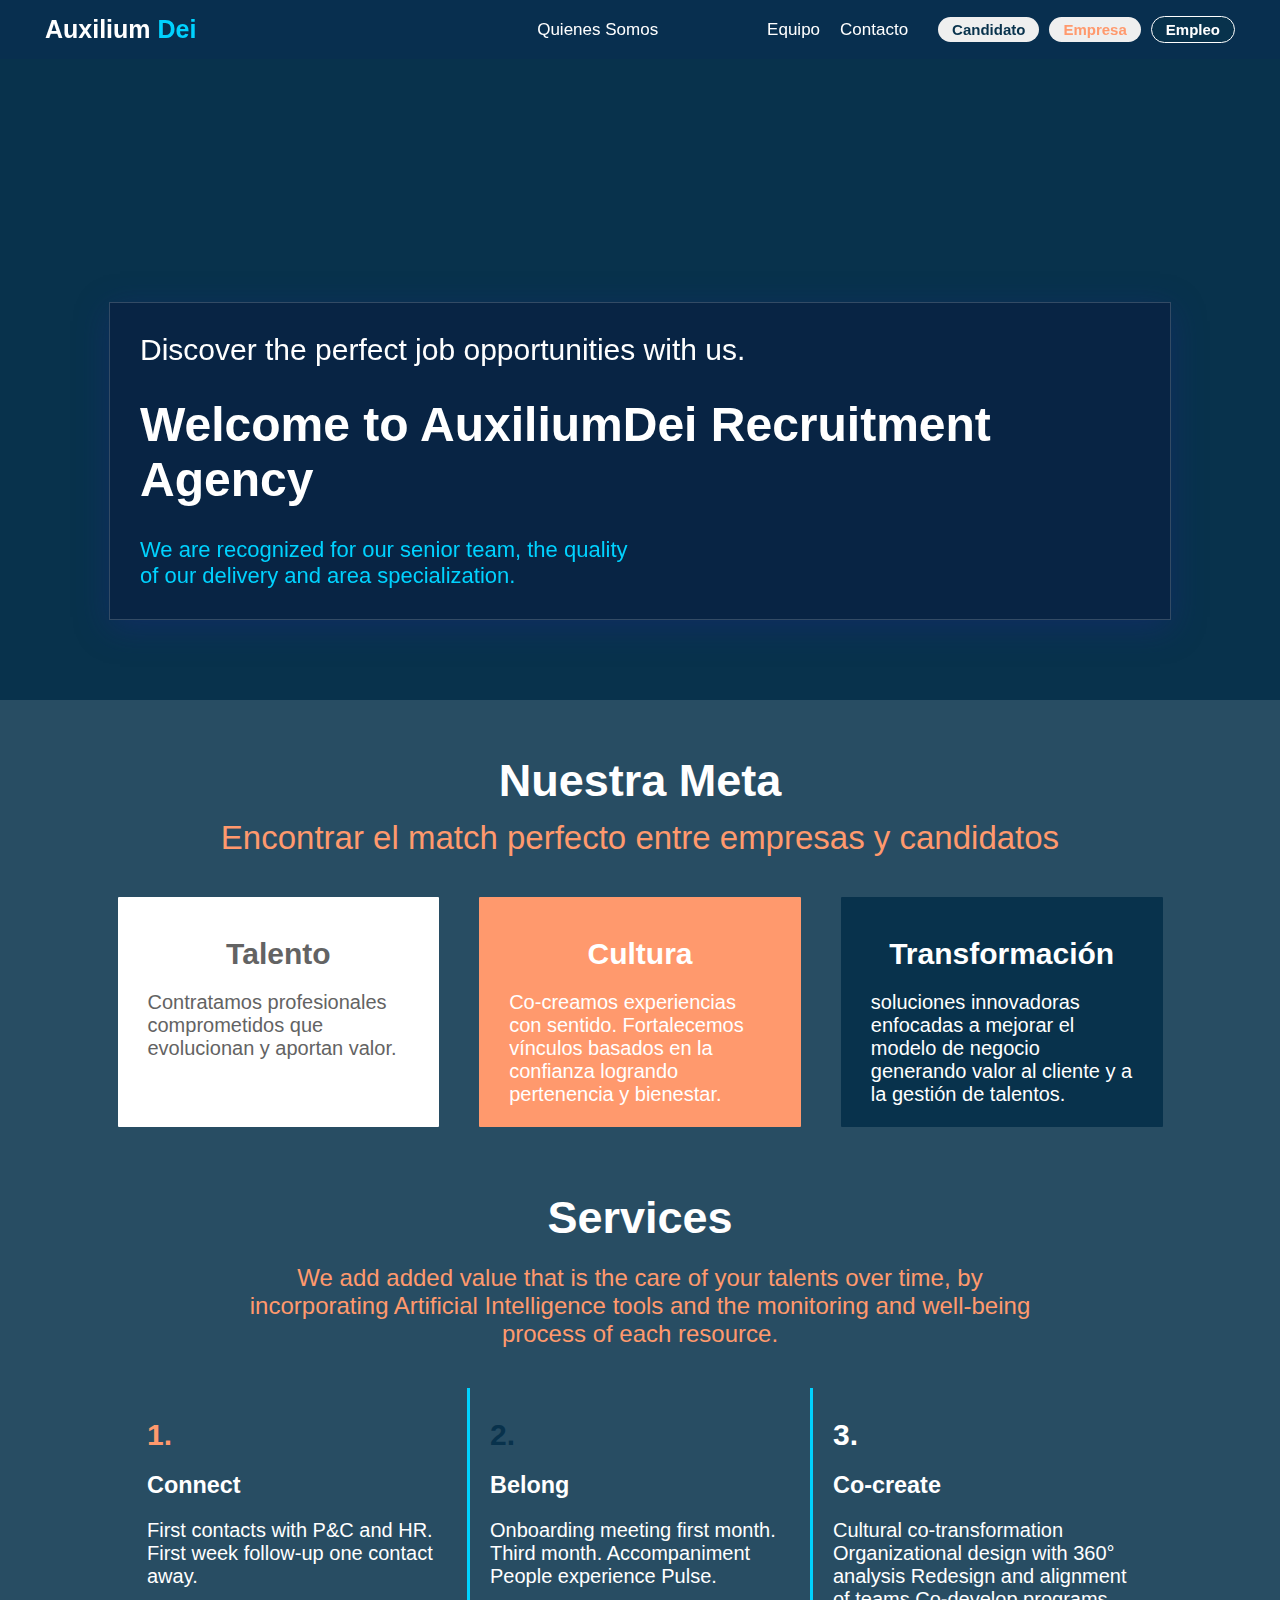
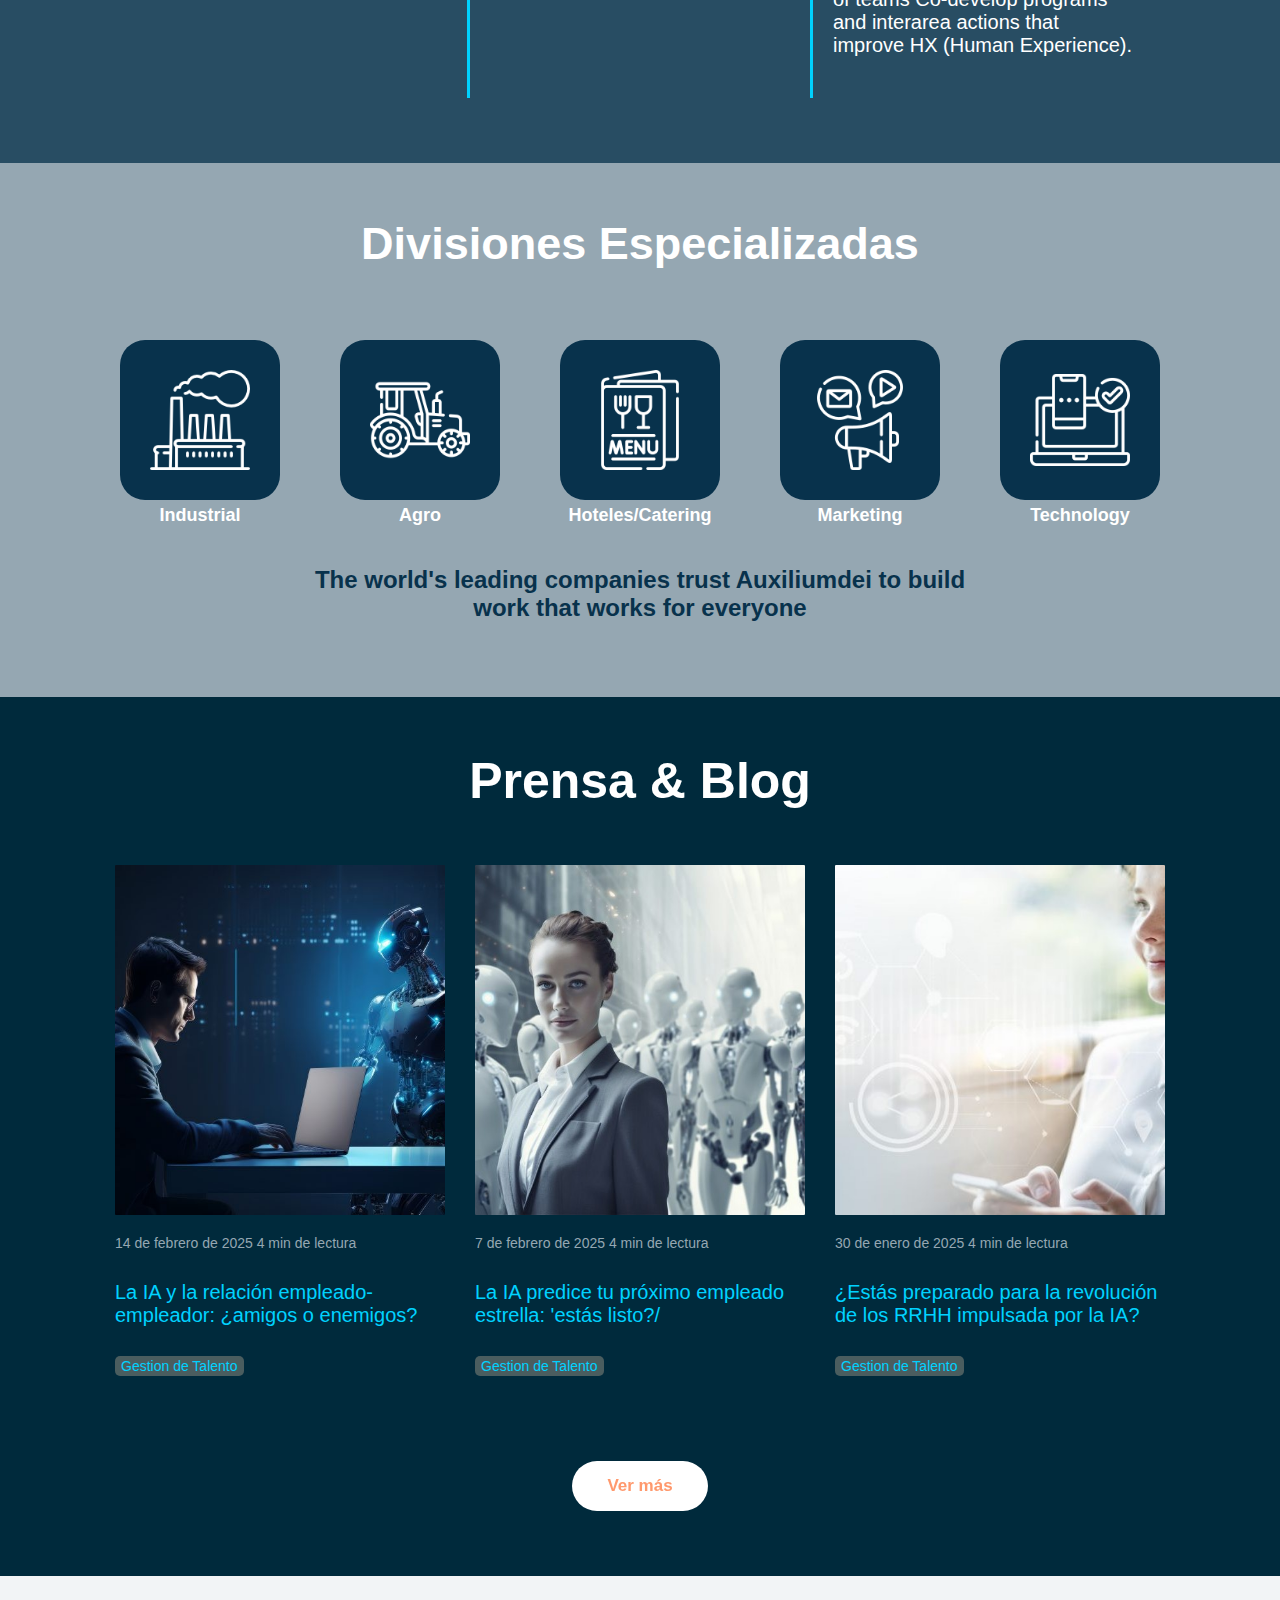
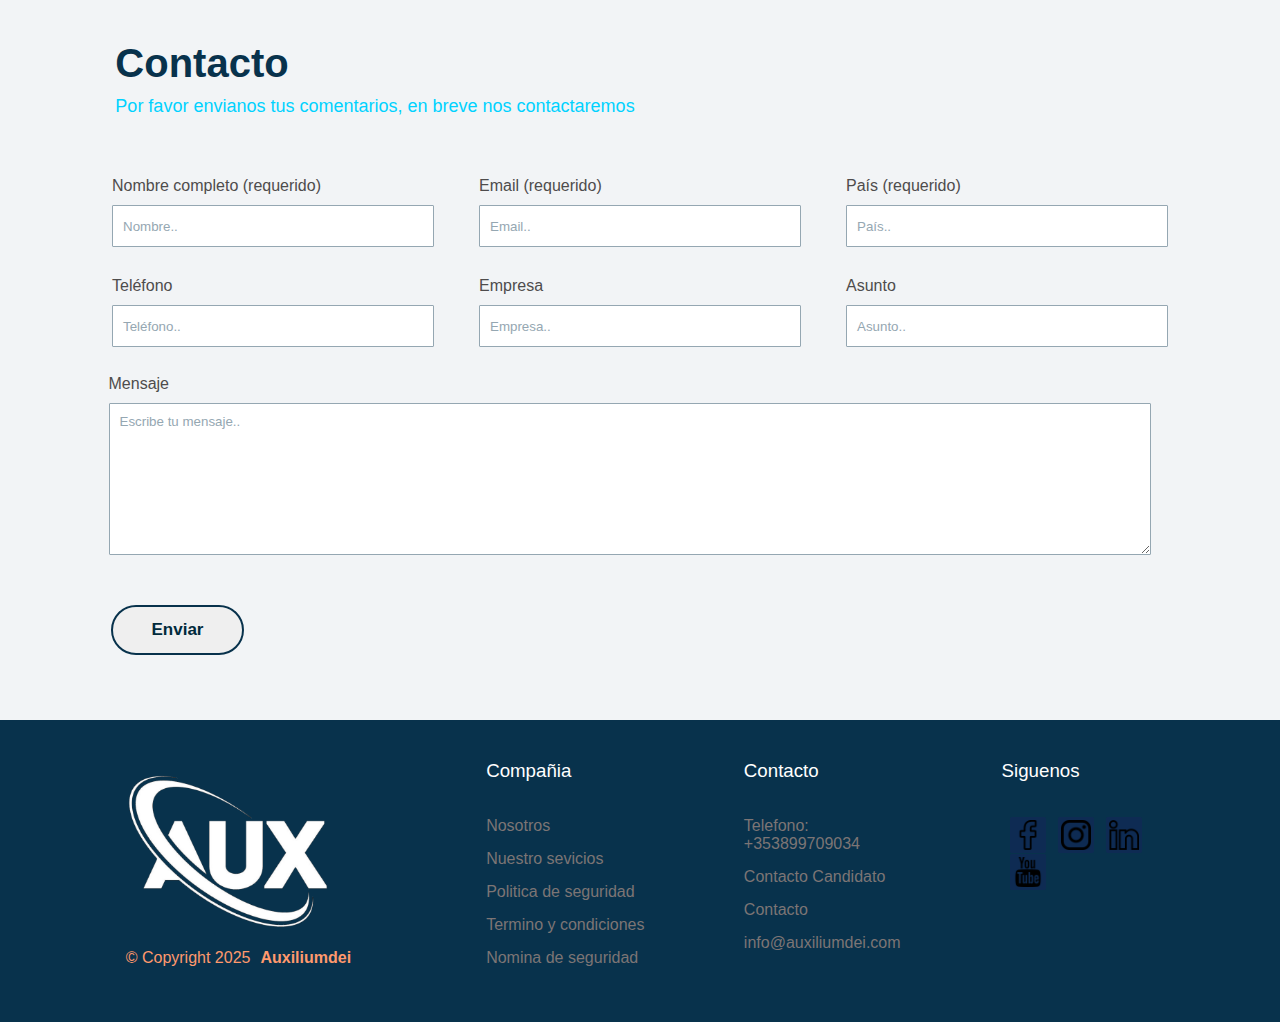
==== commit ec97f5f7: "modific button" ====
--- a/index.html
+++ b/index.html
@@ -249,6 +249,14 @@
 
     <footer>
         <div class="container">
+            
+            <div class="log-autor">
+                <img class="logo" src="./img/auxi.png" alt="">
+                <div class="span">
+                    <p class="autor">© Copyright 2025 <span>Auxiliumdei</span></p>
+                </div>
+            </div>
+
             <div class="footer-row">
                 <div class="compañia">
                     <h3>Compañia</h3>
@@ -282,11 +290,6 @@
                     </div>
                 </div>
             </div>
-            <div class="autor"> 
-                <p>© Copyright 2025 <span>Auxiliumdei</span></p>
-            </div>
-
-
         </div>
         
         
--- a/style.css
+++ b/style.css
@@ -382,20 +382,20 @@
 }
 
 .tex-link {
-    color: var(--naranja);
+    color: var(--dei);
     font-size: 20px;
 }
 
 .tex-link-1 {
-    background-color: #5f4a4a;
+    background-color: #4a5d5f;
     padding: 2px 6px;
     border-radius: 5px;
-    color: var(--naranja);
+    color: var(--dei);
     font-size: 14px;
 }
 
 .tex-link-1:hover{
-    background-color:var(--blanco);
+    background-color:var(--azul);
 }
 
 .blog1 {
@@ -418,11 +418,11 @@
 }
 
 .ver-mas {
-    background-color: rgb(63, 66, 66);
-    color: white;
+    background-color: var(--blanco);
+    color: var(--naranja);
     font-size: 17px;
-    padding: 15px 29px;
-    border-radius: 5px;
+    padding: 15px 35px;
+    border-radius: 25px;
     font-weight: 600;
     position: relative;
     z-index: 1;
@@ -432,7 +432,7 @@
 
 .ver-mas::before {
     content: '';
-    background-color: black;
+    background-color:var(--naranja);
     position: absolute;
     width: 100%;
     height: 100%;
@@ -448,6 +448,7 @@
 
 .ver-mas:hover {
     transform: scale(1.1);
+    color: var(--blanco);
 }
 /*<<<<<<<<<<<<<<<<<<seccion5>>>>>>>>>>>>>>>>>>>>>>>>>>>>>>>>>>>>>>>>>>>>>>>>>*/
 
@@ -546,8 +547,8 @@
 
 .section5 button{
     cursor: pointer;
-    padding: 13px 33px;
-    border-radius: 20px;
+    padding: 13px 39px;
+    border-radius: 35px;
     border: solid 2px var(--navbar);
     font-size: 17px;
     font-weight: 600;
@@ -562,7 +563,7 @@
     position: absolute;
     width: 100%;
     height: 100%;
-    background-color: var(--naranja);
+    background-color: var(--navbar);
     top: 0;
     left: -100%;
     transition: all .3s;
@@ -576,8 +577,8 @@
 
 .section5 button:hover {
     transform: scale(1.1);
-    color: var(--blog);
-    
+    color: var(--blanco);
+    border: none;
 }
 
 .but {
@@ -597,19 +598,27 @@
 }
 
 .container {
-    max-width: 1085px;
-    margin: auto;
-    display: flex;
-    flex-direction: column;
-    gap: 40px;
+    display: flex;
+    align-items: center;
+    justify-content: center;
+    gap: 100px;
 }
 
 .footer-row {
     display: flex;
     flex-wrap: nowrap;
-    padding: 0 80px;
-}
-
+    justify-content: center;
+    gap: 50px;
+}
+.log-autor{
+    display: flex;
+    flex-direction: column;
+    align-items: center;
+    gap: 20px;
+}
+.logo {
+   width: 200px;
+}
 .compañia {
     width: 25%;
     padding: 0 15px ;
@@ -636,7 +645,7 @@
 }
 
 .social-link a {
-    line-height: 0px;
+    line-height: 8px;
     margin-left: 8px;
     background-color: rgba(15, 43, 85, 0.849);
     display: inline-block;
@@ -658,8 +667,14 @@
 .autor {
     padding-left: 40px;
     display: flex;
-    gap: 30px;
+    gap: 10px;
     color: var(--naranja)
+}
+.span {
+    display: flex;
+    justify-content: flex-start;
+    align-items: start;
+    padding: 0px 20px 0px 0px;
 }
 
 footer span {
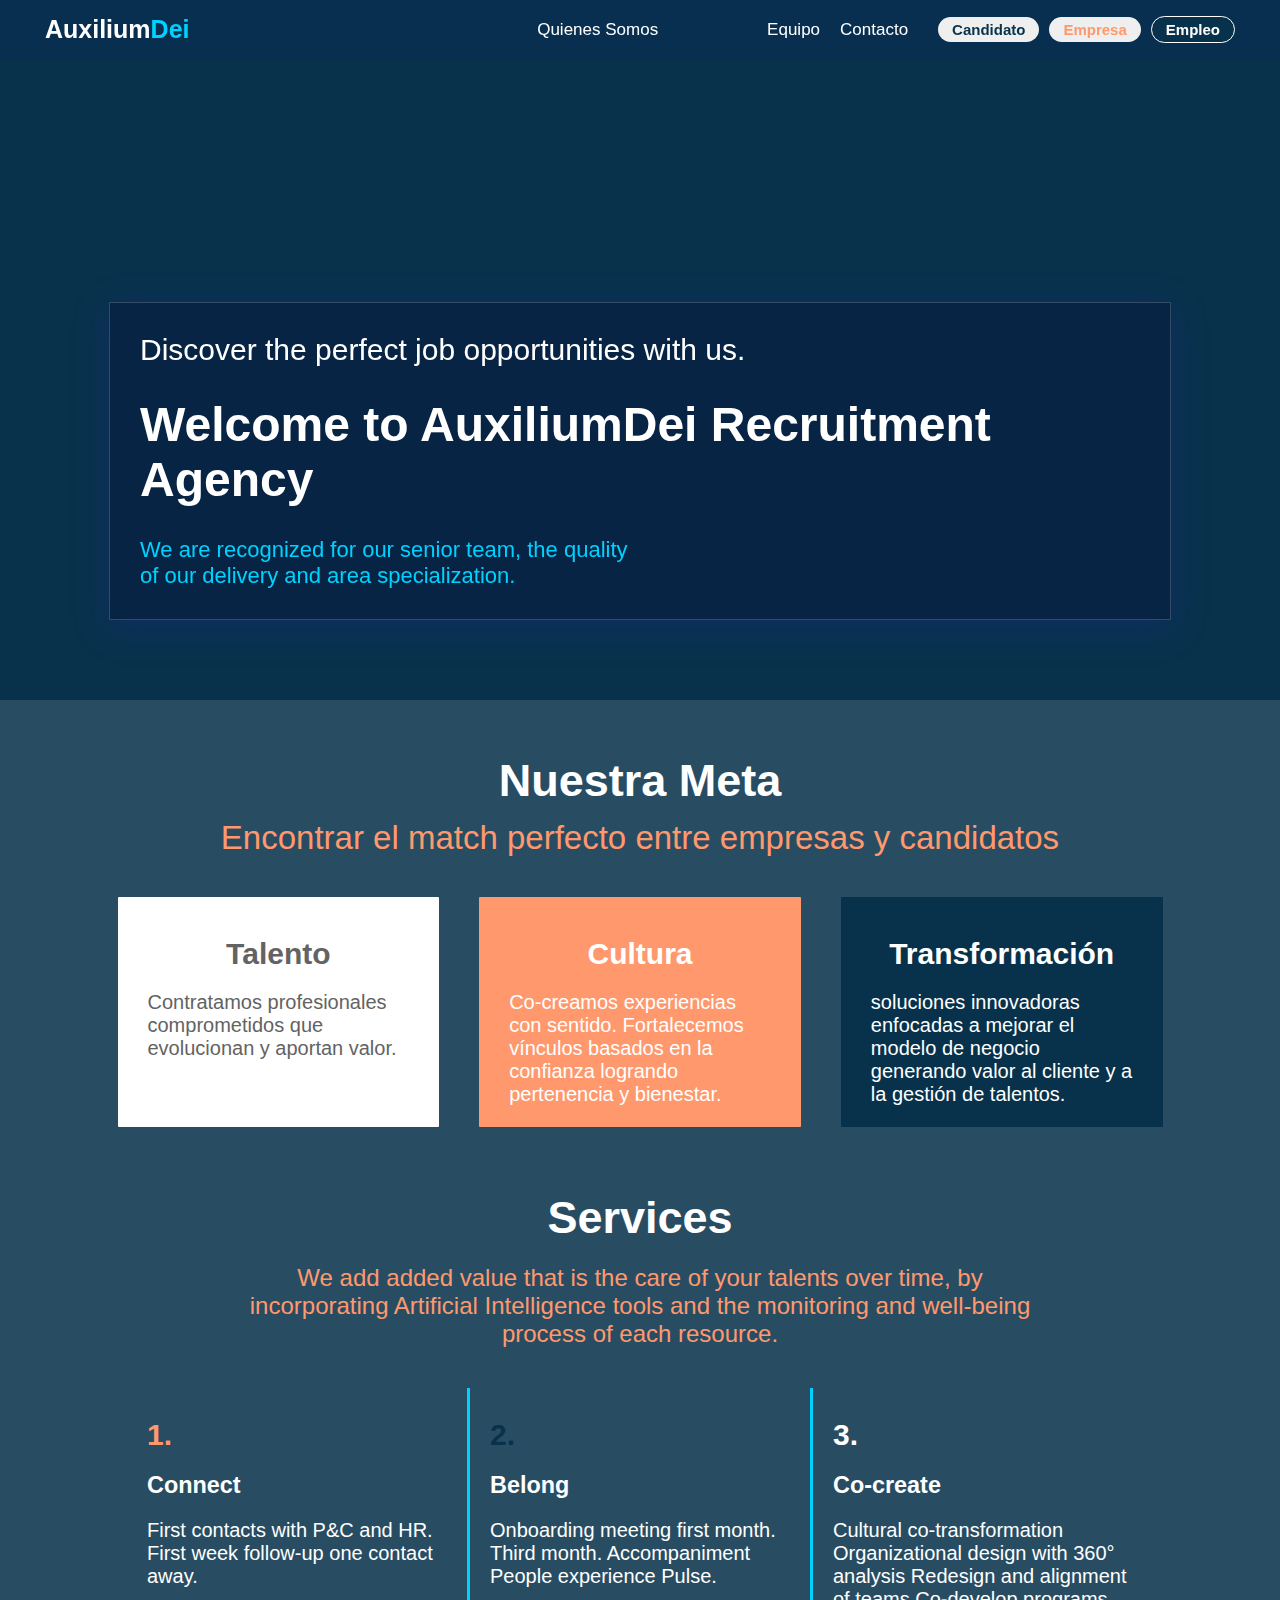
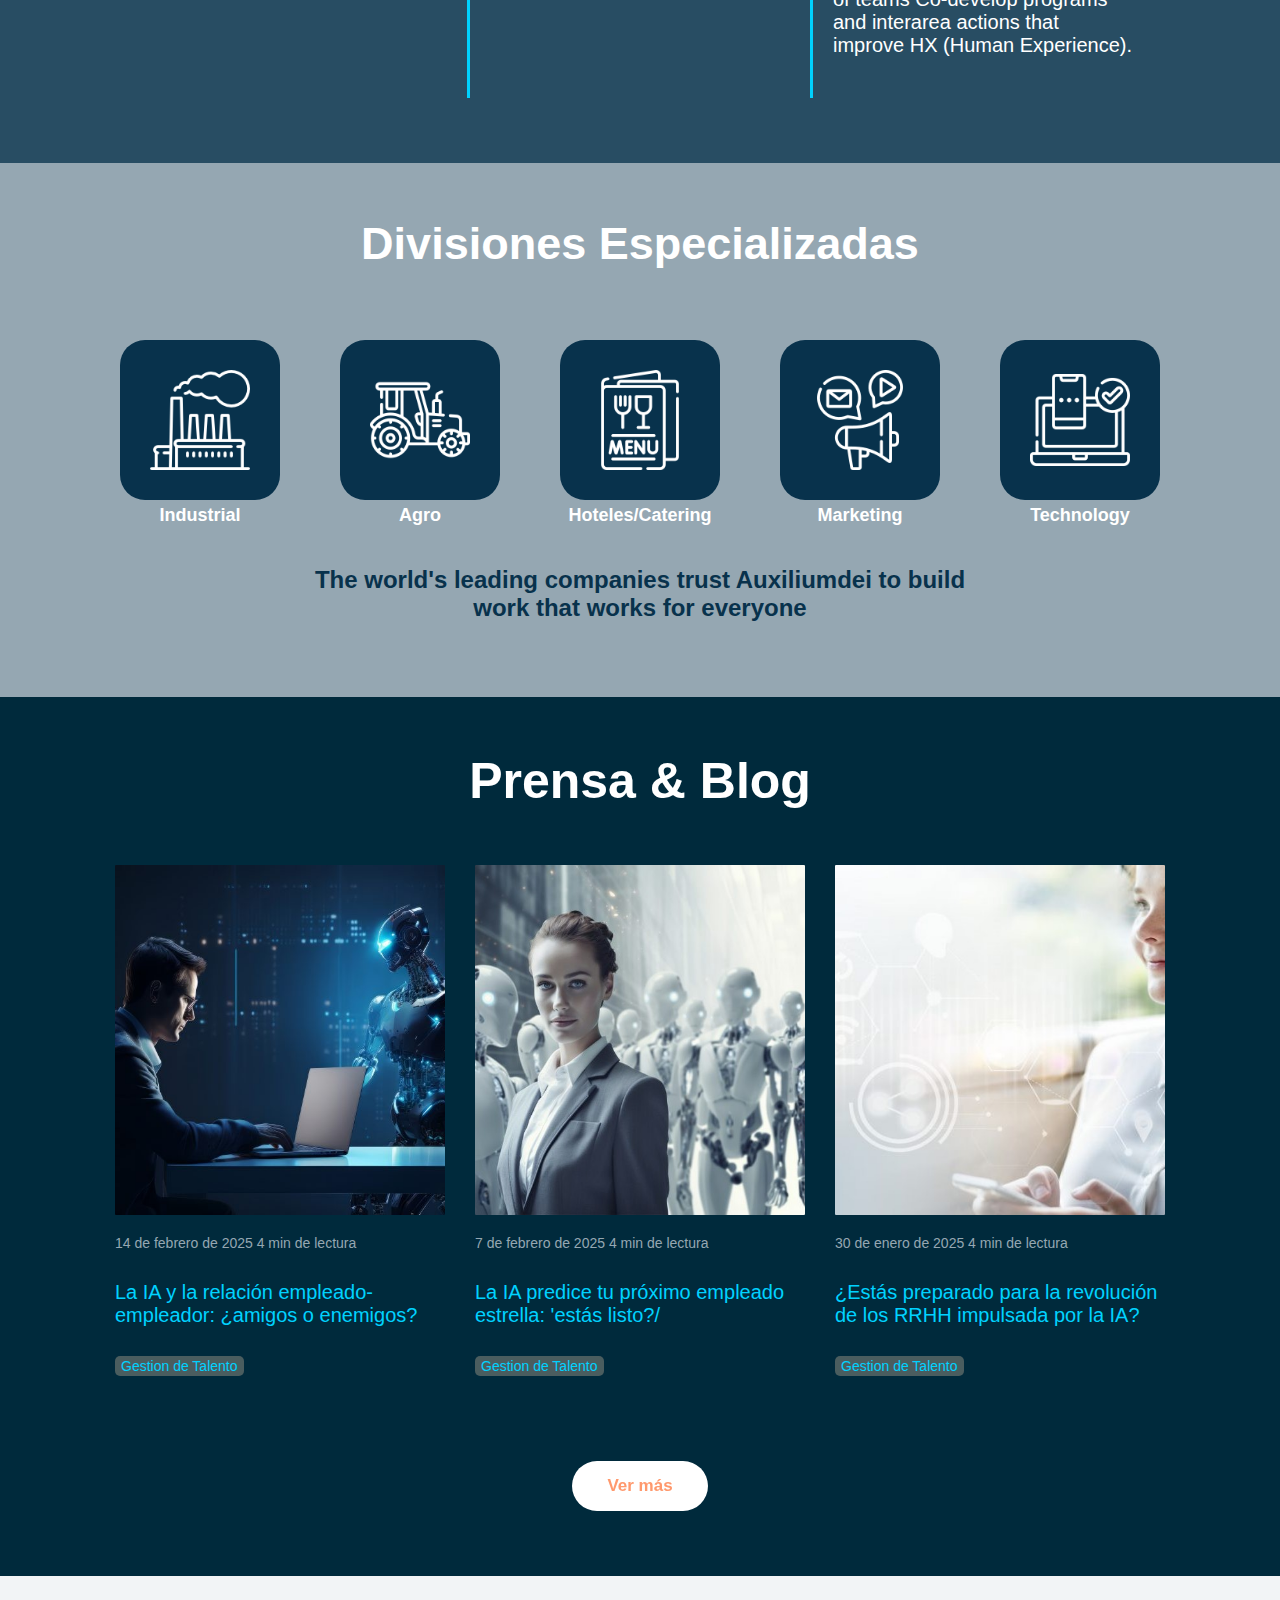
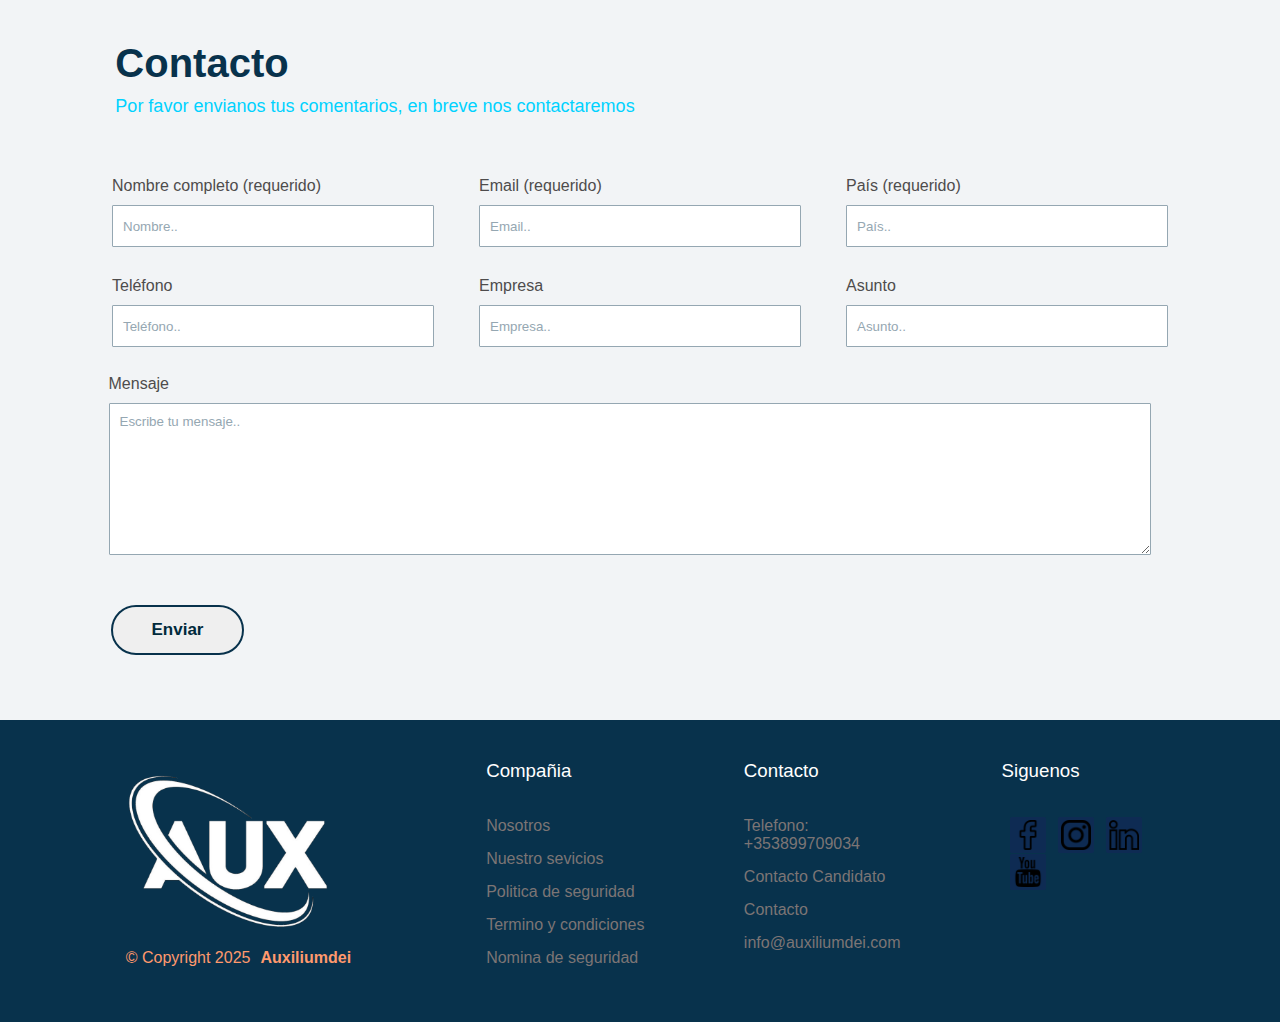
==== commit 2c9953d1: "modific logo" ====
--- a/index.html
+++ b/index.html
@@ -13,7 +13,7 @@
 </head>
 <body>
     <header>
-        <a class="logo-aux" href="#">Auxilium <strong>Dei</strong></a>
+        <a class="logo-aux" href="#">Auxilium<strong>Dei</strong></a>
 
 <!--menu hamburguesa-->
 <!--<label for="menu-toggle" class="menu-label"><img src="./img/menu (1).png" alt=""></label>
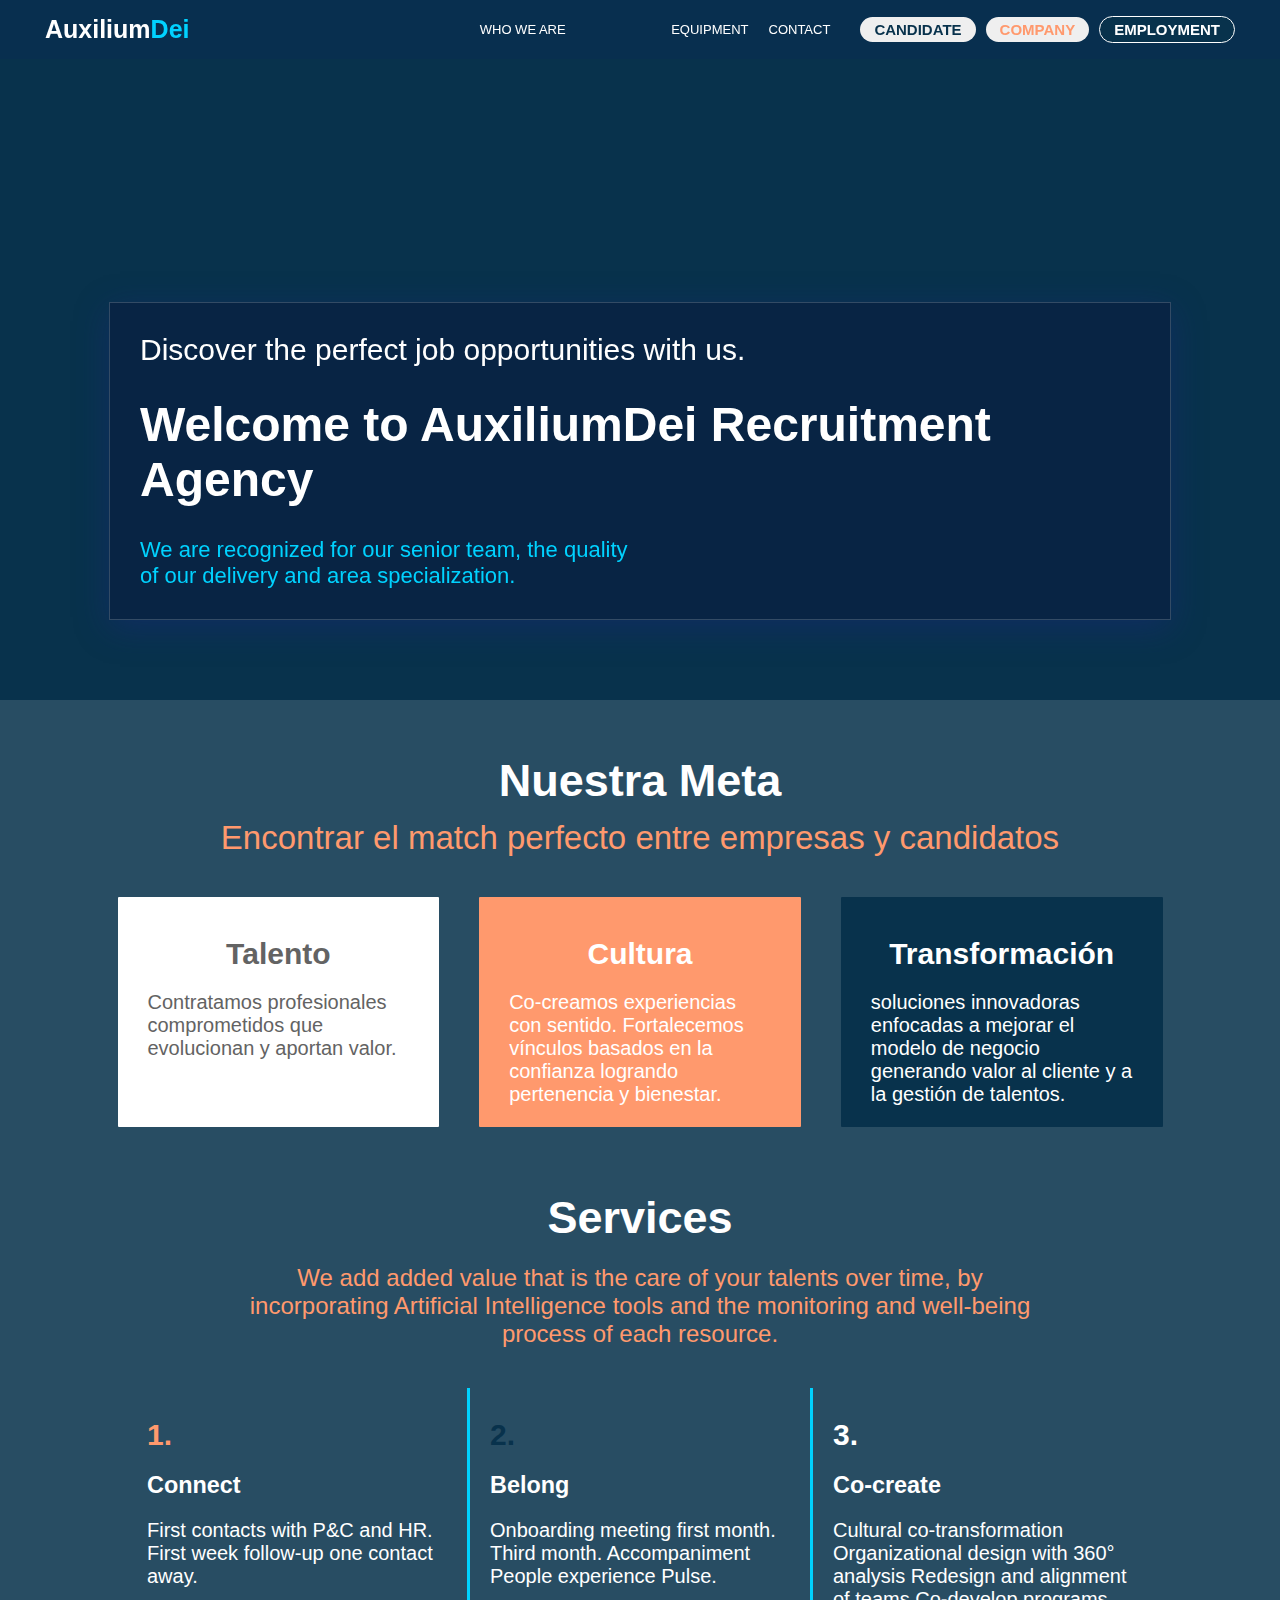
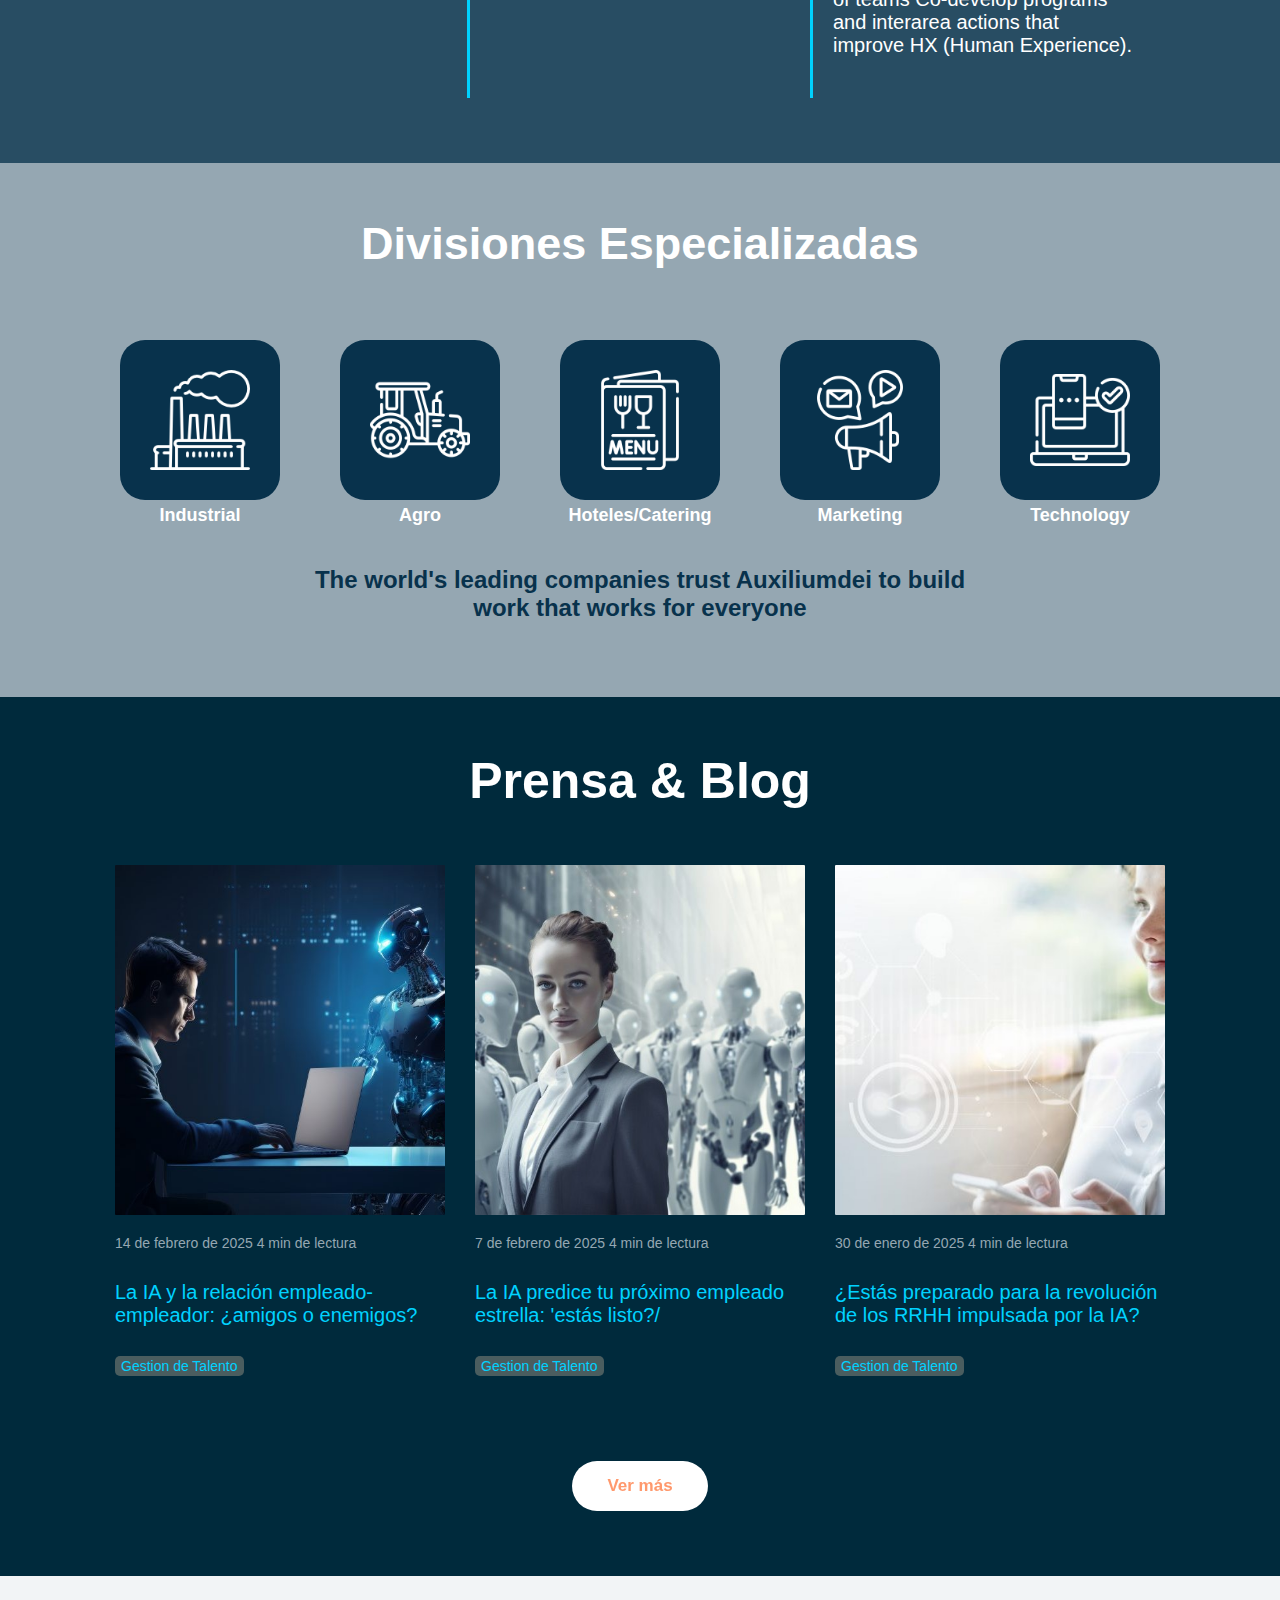
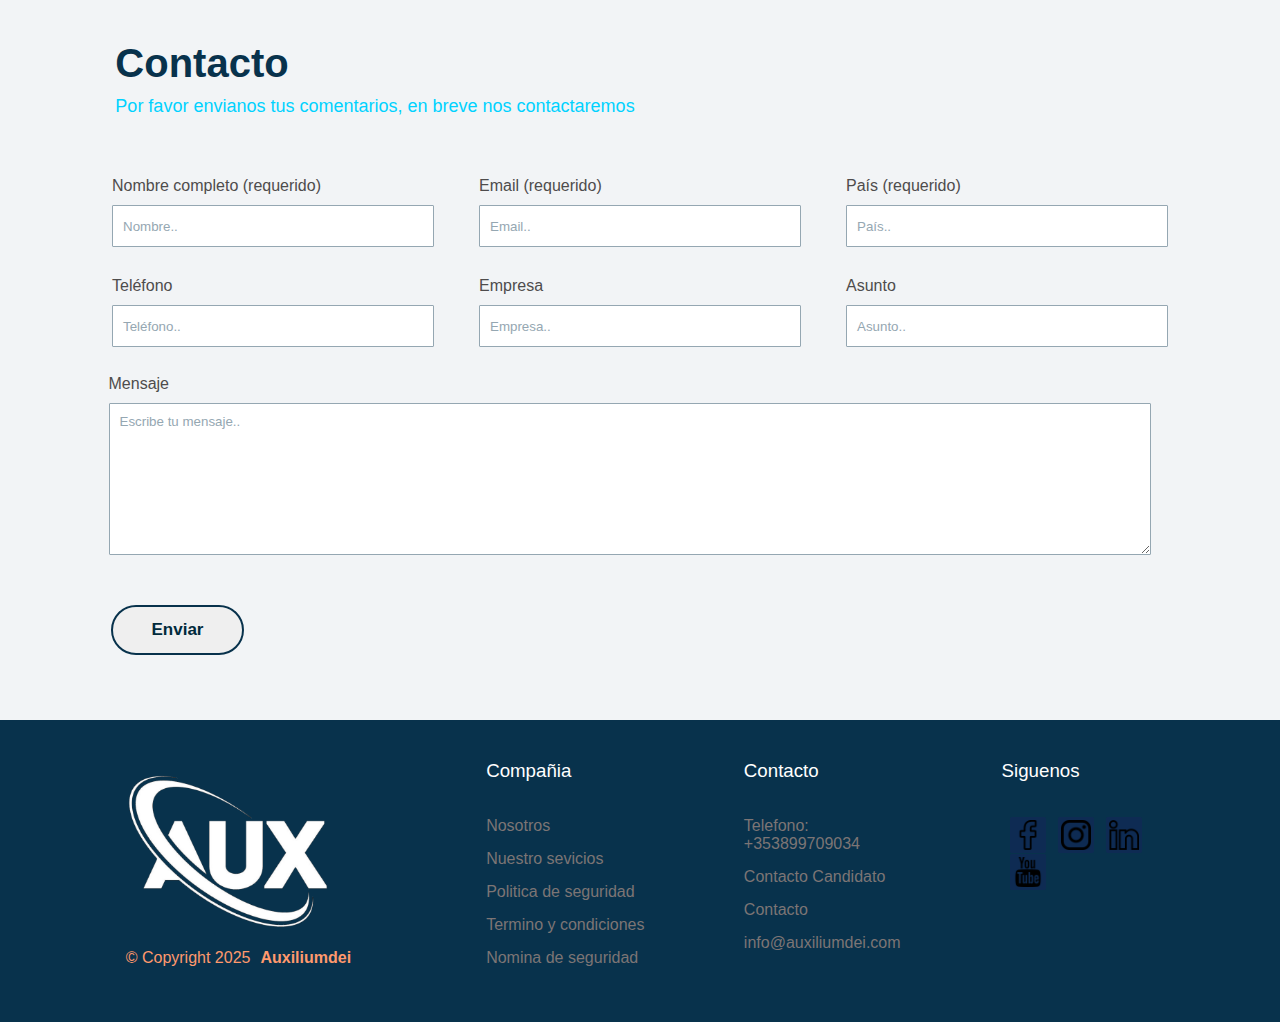
==== commit fdfd50d6: "modf letras" ====
--- a/index.html
+++ b/index.html
@@ -20,16 +20,16 @@
 <input type="checkbox" id="menu-toggle">-->
     <nav>
         <ul class="lista">
-            <li><a class="quienes" href="">Quienes Somos</a></li>
-            <li><a class="servicios" href="">Servicios</a></li>
-            <li><a class="equi" href="">Equipo</a></li>
-            <li><a class="conta" href="">Contacto</a></li>
+            <li><a class="quienes" href="">WHO WE ARE</a></li>
+            <li><a class="servicios" href="">SERVICES</a></li>
+            <li><a class="equi" href="">EQUIPMENT</a></li>
+            <li><a class="conta" href="">CONTACT</a></li>
         </ul>
     
         <div class="button">
-            <button class="cand"><a href="">Candidato</a></button>
-            <button class="emp"><a href="">Empresa</a></button>
-            <button class="empl"><a href="">Empleo</a></button>
+            <button class="cand"><a href="">CANDIDATE</a></button>
+            <button class="emp"><a href="">COMPANY</a></button>
+            <button class="empl"><a href="">EMPLOYMENT</a></button>
         </div>
     </nav>
     </header>
--- a/style.css
+++ b/style.css
@@ -64,6 +64,8 @@
     gap:10px;
     font-size: 17px;
     padding: 0px 70px 0px 0px;
+    text-transform: uppercase;
+    font-size: 13px;
 }
 
 .lista {
@@ -95,7 +97,6 @@
 }
 
 .button {
-
     display: flex;
     align-items: center;
     gap: 10px;
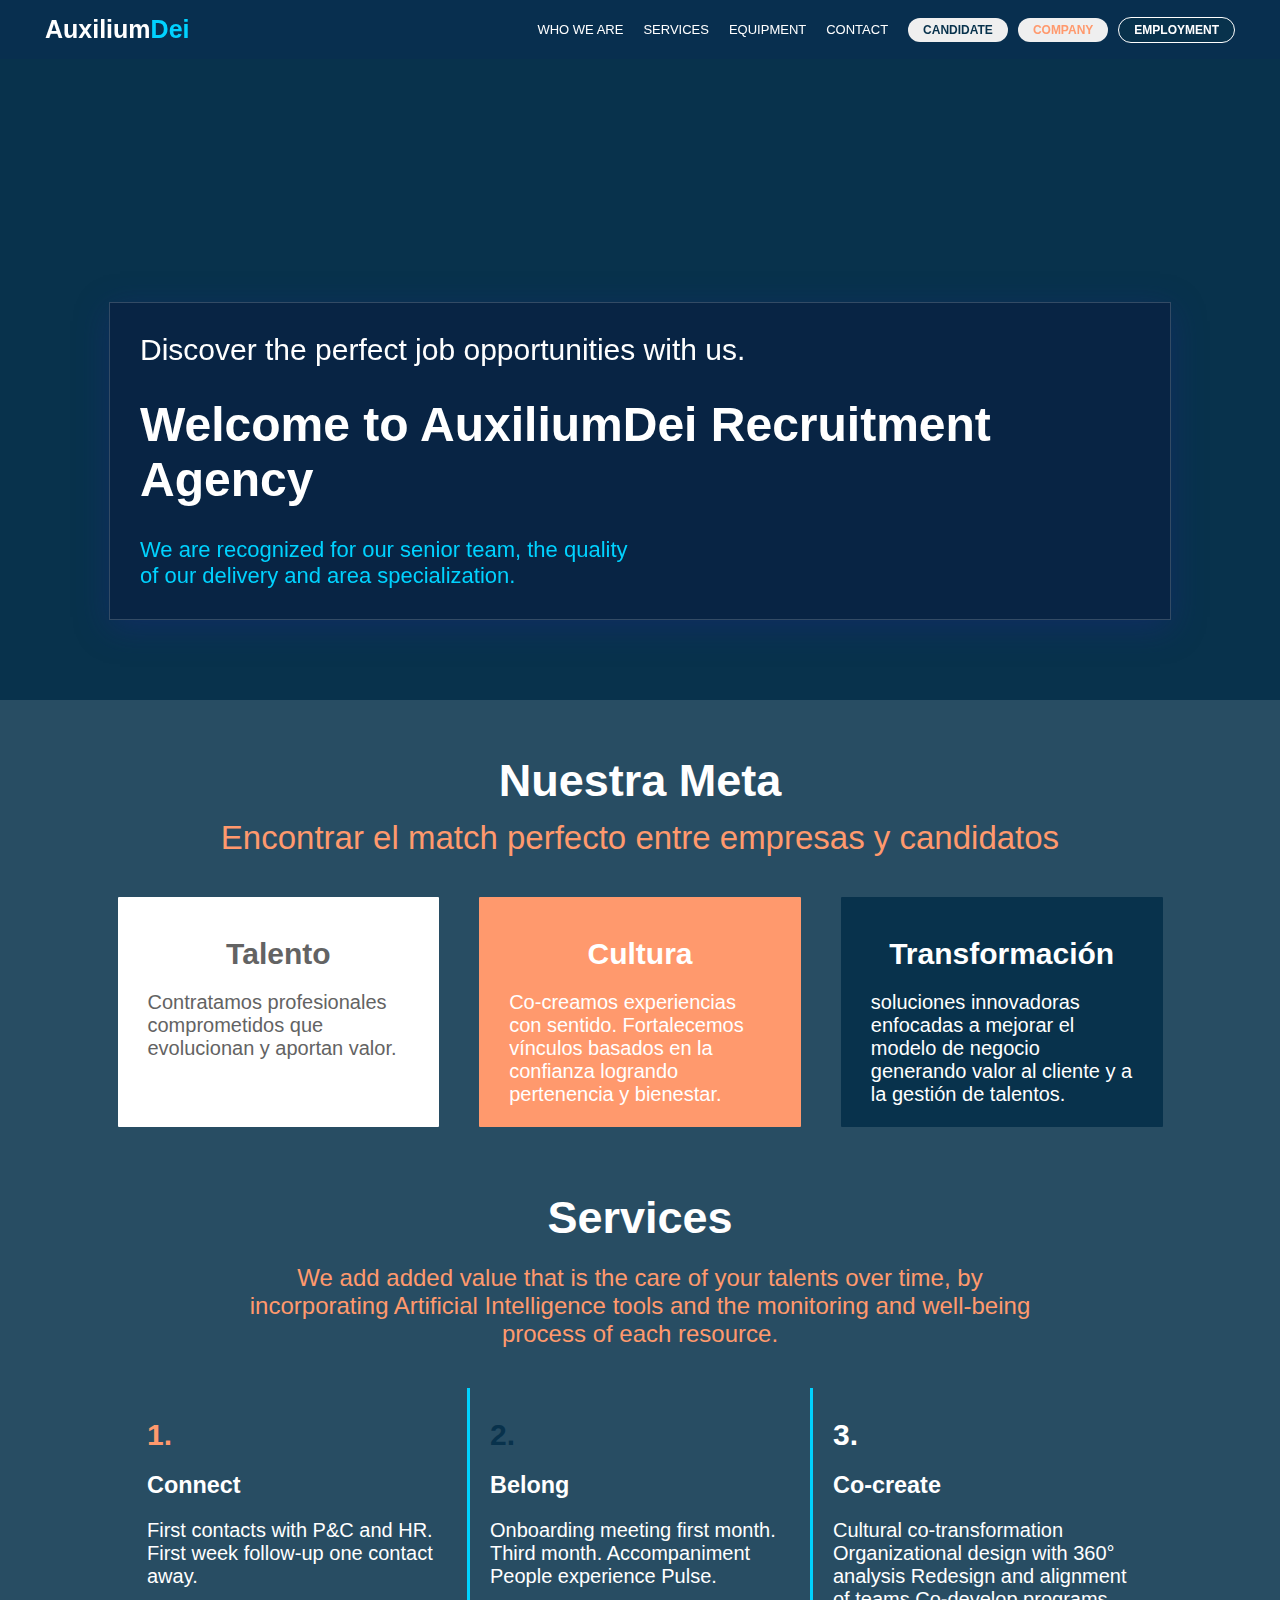
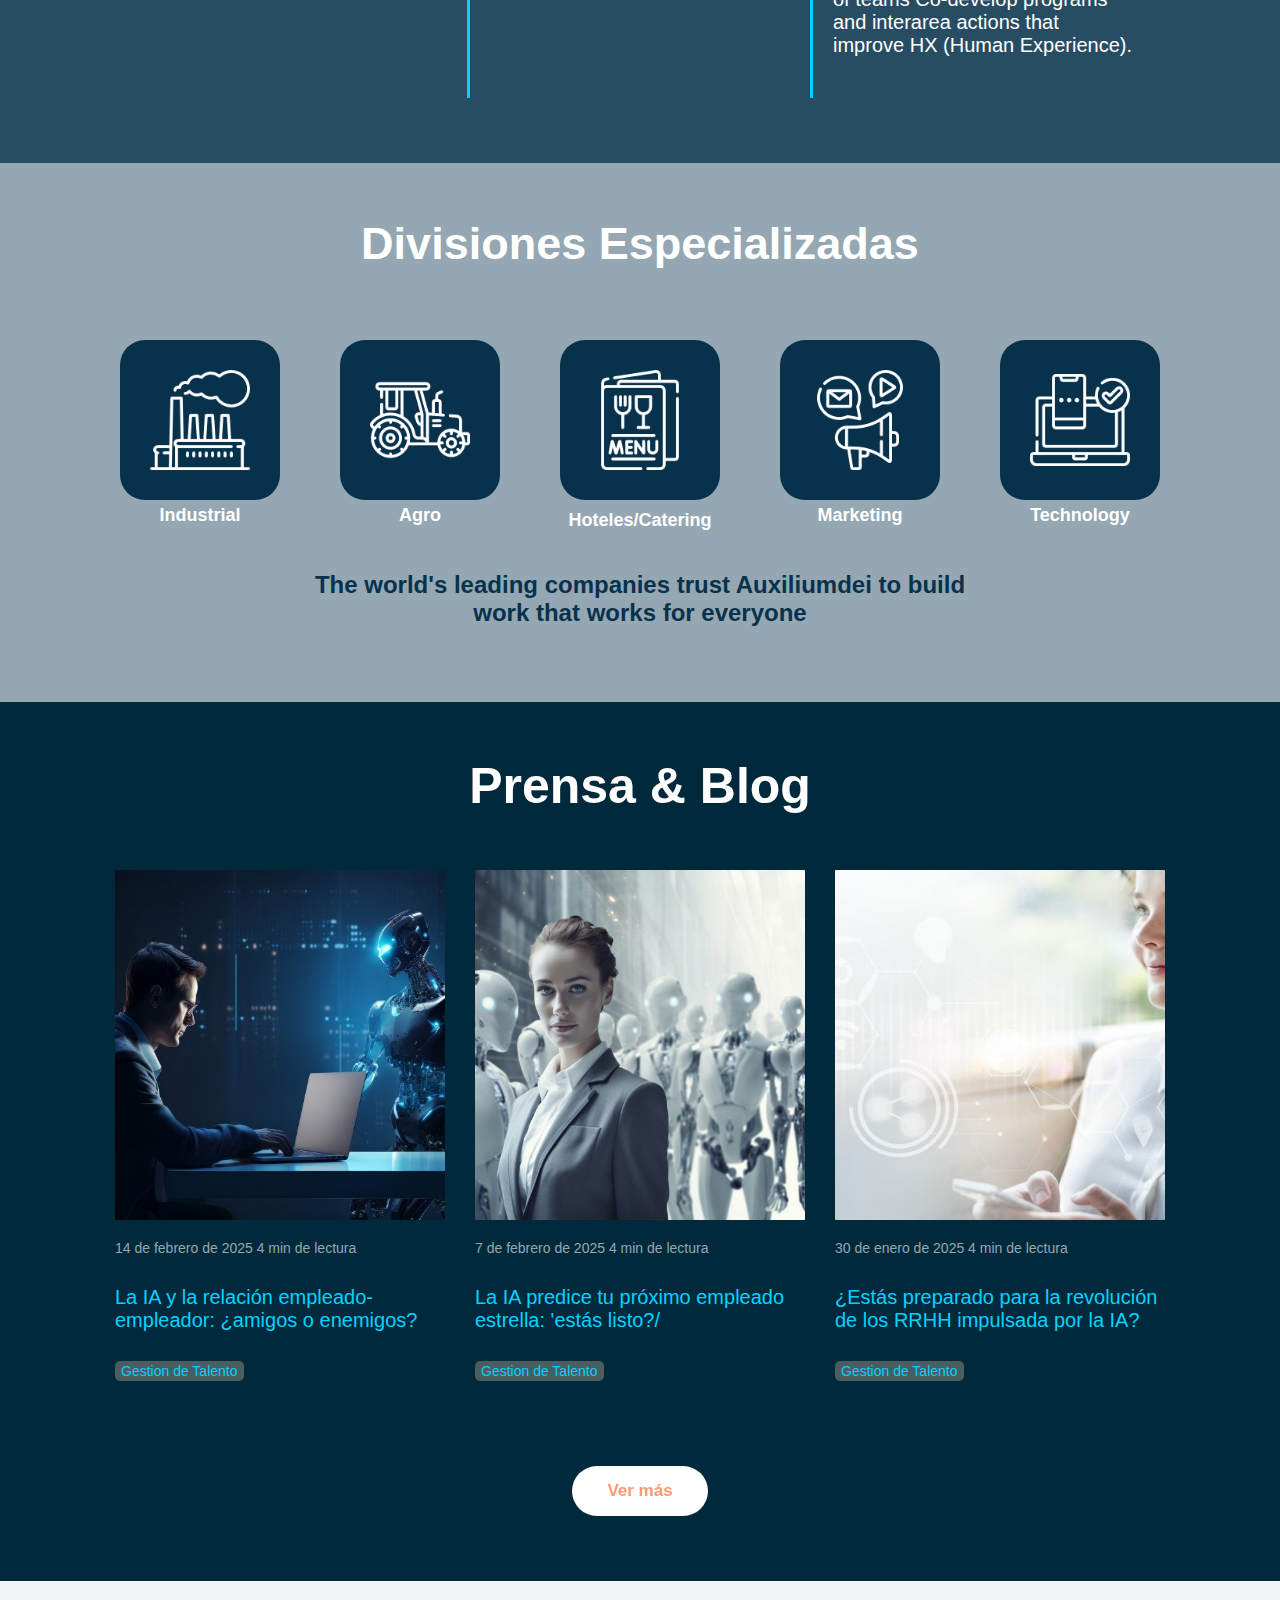
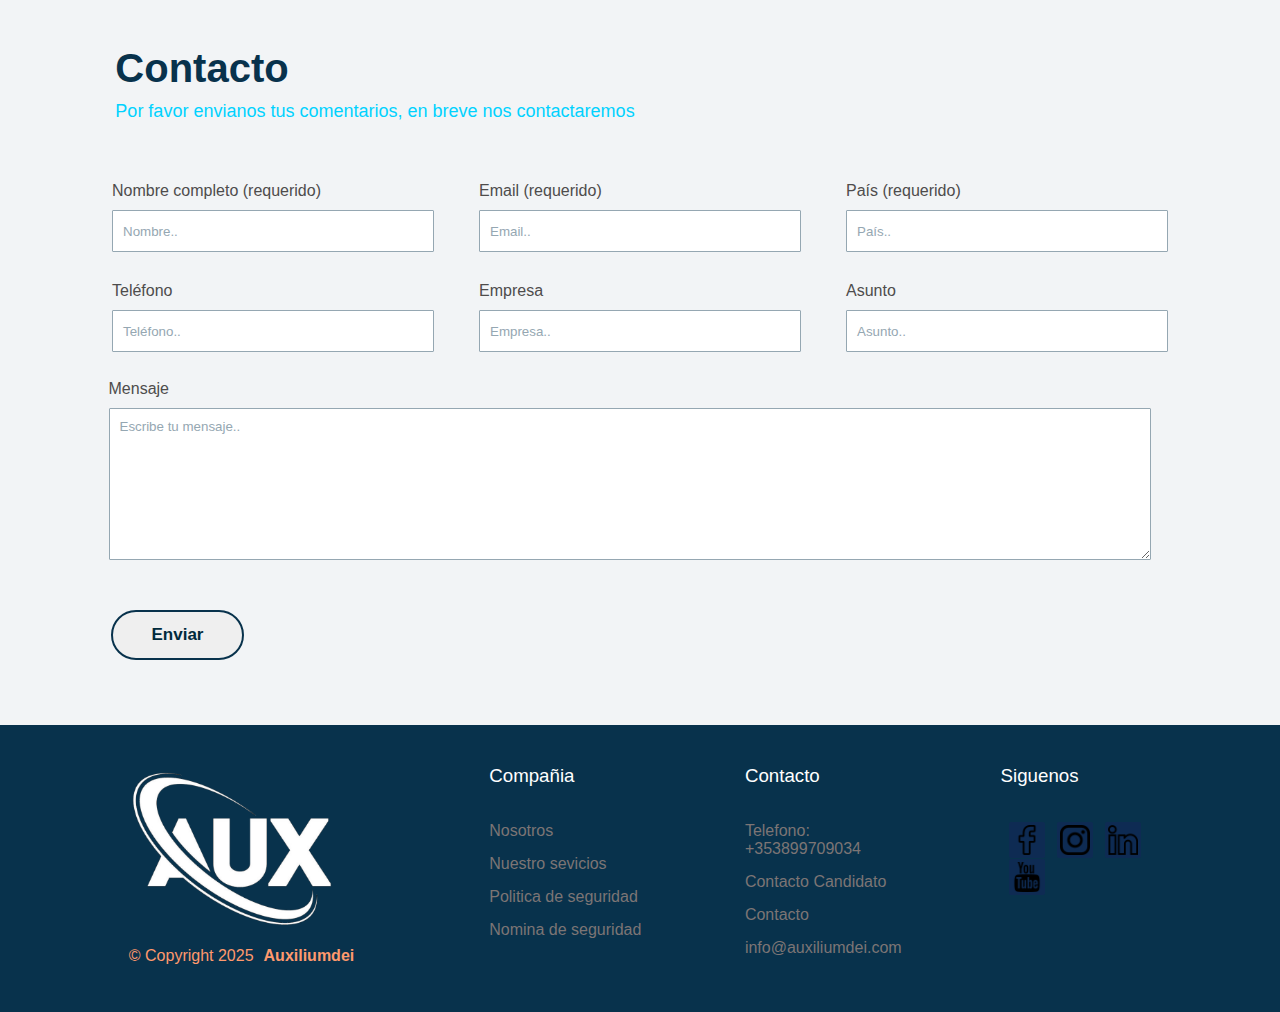
==== commit f69e832f: "modific politic" ====
--- a/index.html
+++ b/index.html
@@ -23,7 +23,7 @@
             <li><a class="quienes" href="">WHO WE ARE</a></li>
             <li><a class="servicios" href="">SERVICES</a></li>
             <li><a class="equi" href="">EQUIPMENT</a></li>
-            <li><a class="conta" href="">CONTACT</a></li>
+            <li><a class="conta" href="#contacto">CONTACT</a></li>
         </ul>
     
         <div class="button">
@@ -113,7 +113,7 @@
             </div>
 
             <div class="hotel">
-                <img src="./img/menu1.png" alt="" class="menu">
+                <a href="./pages/hotel.html"> <img src="./img/menu1.png" alt="" href ="./pages/hotel.html" class="menu"></a>
                 <a href="#">Hoteles/Catering</a>
             </div>
 
@@ -190,7 +190,7 @@
     </section>
 
 
-    <section class="section5">
+    <section class="contacto" id="contacto">
         <div class="contac">
             <h1>Contacto</h1>
             <p>Por favor envianos tus comentarios, en breve nos contactaremos</p>
@@ -263,8 +263,7 @@
                     <ul>
                         <li><a href="#">Nosotros</a></li>
                         <li><a href="#">Nuestro sevicios</a></li>
-                        <li><a href="#">Politica de seguridad</a></li>
-                        <li><a href="#">Termino y condiciones</a></li>
+                        <li><a href="./politic&Segu/politic.html">Politica de seguridad</a></li>
                         <li><a href="#">Nomina de seguridad</a></li>
                     </ul>
                 </div>
--- a/style.css
+++ b/style.css
@@ -8,6 +8,9 @@
     --contact: #F2F4F6;
     --blog: #002A3C;
     
+}
+html {
+    scroll-behavior: smooth;
 }
 
 * {
@@ -39,18 +42,12 @@
     -webkit-backdrop-filter: blur( 4px );
     position:fixed;
     width: 100%;
-    overflow: hidden;
-}
-/*
-header img {
-    width: 60px;
-    height: 40px;
-}*/
+    box-sizing: border-box;
+}
 
 .logo-aux {
     font-size: 25px;
     font-weight: 600;
-    
 }
 
 header strong {
@@ -61,11 +58,9 @@
 nav {
     display: flex;
     align-content: center;
-    gap:10px;
-    font-size: 17px;
-    padding: 0px 70px 0px 0px;
+    gap:20px;
+    font-size: 13px;
     text-transform: uppercase;
-    font-size: 13px;
 }
 
 .lista {
@@ -100,31 +95,27 @@
     display: flex;
     align-items: center;
     gap: 10px;
-    padding: 0px 20px;
 }
 .cand, .emp, .empl{
     display: flex;
-    padding: 4px 14px;
-    font-size: 15px;
+    padding: 5px 15px;
+    font-size: 12px;
     border-radius: 15px;
     border: none;
+    font-weight: 800;
 }
 .cand {
-    
-    color: var(--navbar);
-    font-weight: 600;
-
-}
+    color: var(--navbar);
+}
+
 .emp {
     color: var(--naranja);
-    font-weight: 600;
 }
 
 .empl {
     background-color: var(--navbar);
     border: solid 1px var(--blanco);
     color: var(--blanco);
-    font-weight: 600;
 }
 
 main {
@@ -451,9 +442,9 @@
     transform: scale(1.1);
     color: var(--blanco);
 }
-/*<<<<<<<<<<<<<<<<<<seccion5>>>>>>>>>>>>>>>>>>>>>>>>>>>>>>>>>>>>>>>>>>>>>>>>>*/
-
-.section5 {
+/*<<<<<<<<<<<<<<<<<<seccion5 contacto>>>>>>>>>>>>>>>>>>>>>>>>>>>>>>>>>>>>>>>>>>>>>>>>>*/
+
+.contacto {
     background-color: var(--contact);
     display: flex;
     flex-direction: column;
@@ -546,7 +537,7 @@
     padding: 10px;
 }
 
-.section5 button{
+.contacto button{
     cursor: pointer;
     padding: 13px 39px;
     border-radius: 35px;
@@ -559,7 +550,7 @@
     z-index: 1;
 }
 
-.section5 button::before {
+.contacto button::before {
     content: '';
     position: absolute;
     width: 100%;
@@ -570,13 +561,13 @@
     transition: all .3s;
 }
 
-.section5 button:hover::before {
+.contacto button:hover::before {
     left: 0;
     z-index: -1;
     
 }
 
-.section5 button:hover {
+.conatcto button:hover {
     transform: scale(1.1);
     color: var(--blanco);
     border: none;
--- a/animaciones.css
+++ b/animaciones.css
@@ -29,11 +29,11 @@
     animation-delay: 0.2s;
     
 }
-.servicios, .colaborar, .busca {
+.cambi, .colaborar, .busca {
     opacity: 0;
     animation: fade 0.8s forwards, slide-up 0.9s;
 }
-.servicios:nth-child(1) {
+.cambio:nth-child(1) {
     animation-delay: 0.9s;
 }
 .colaborar:nth-child(2) {
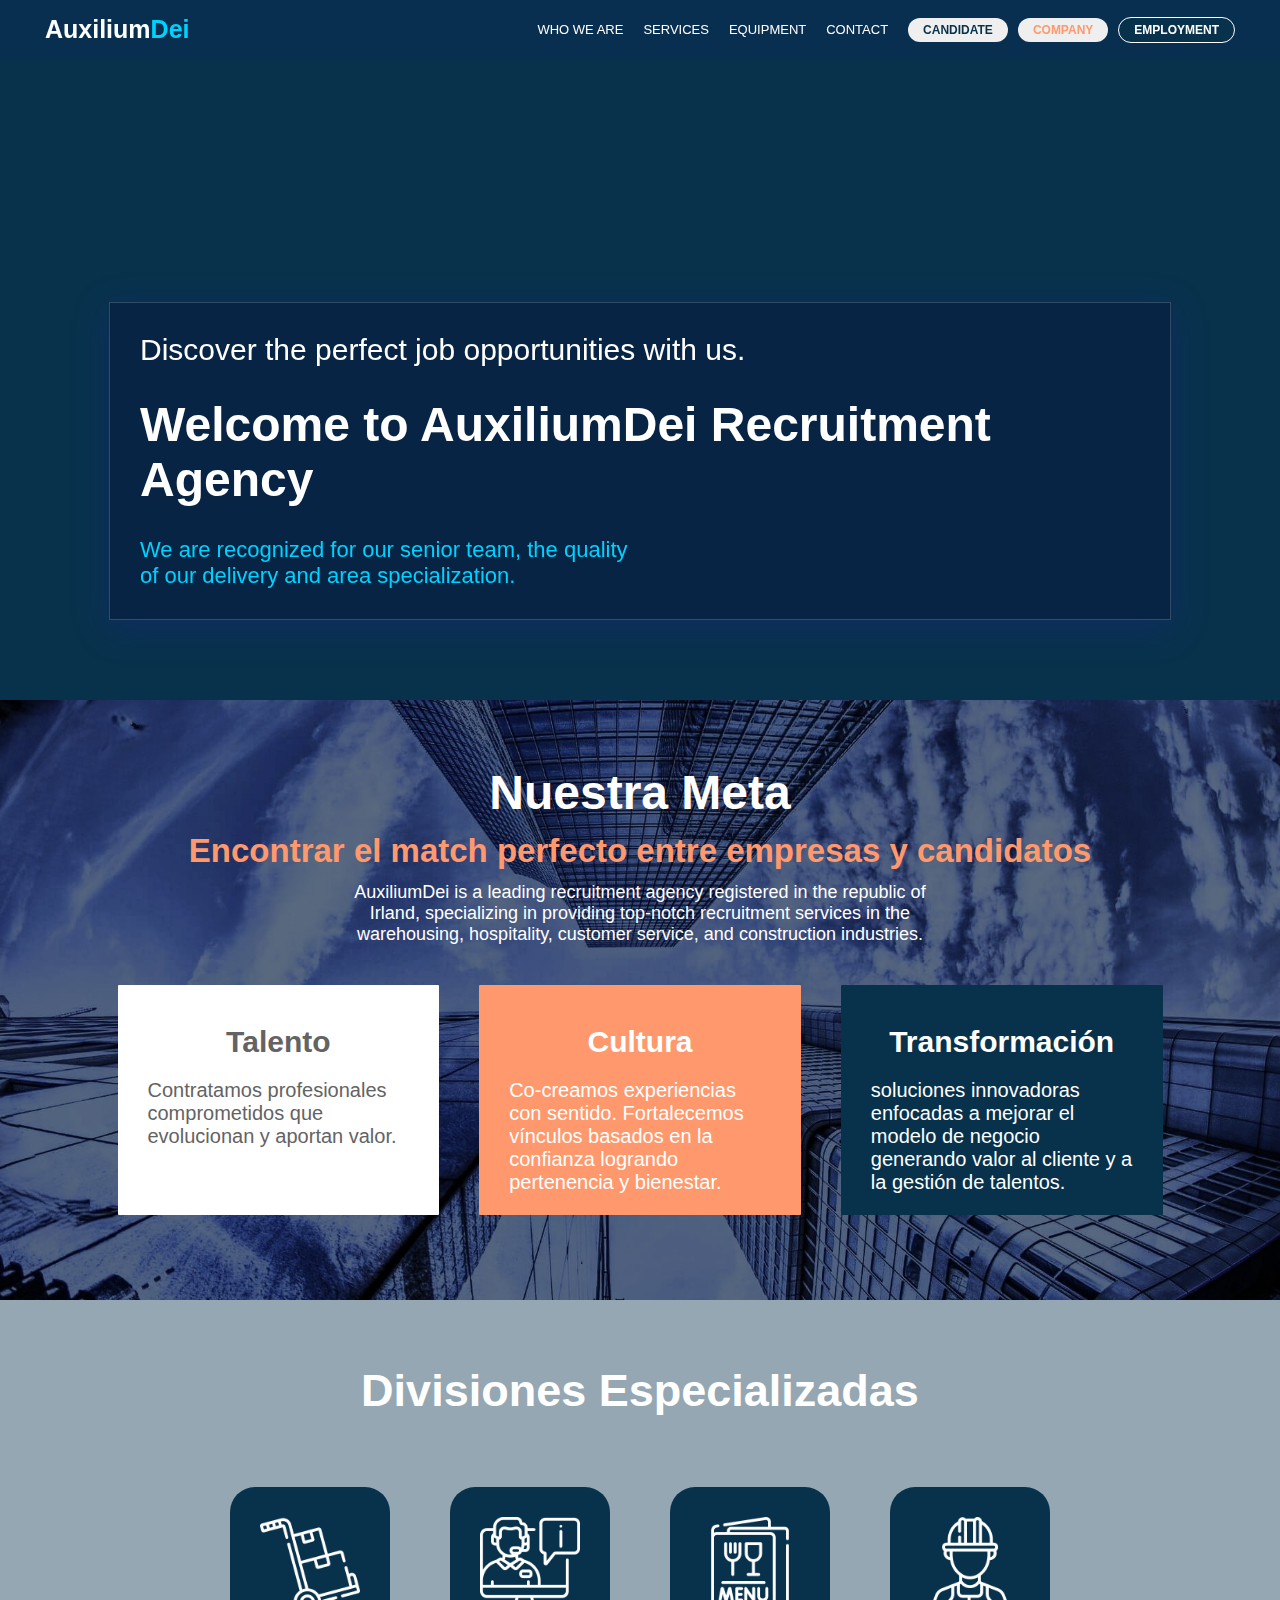
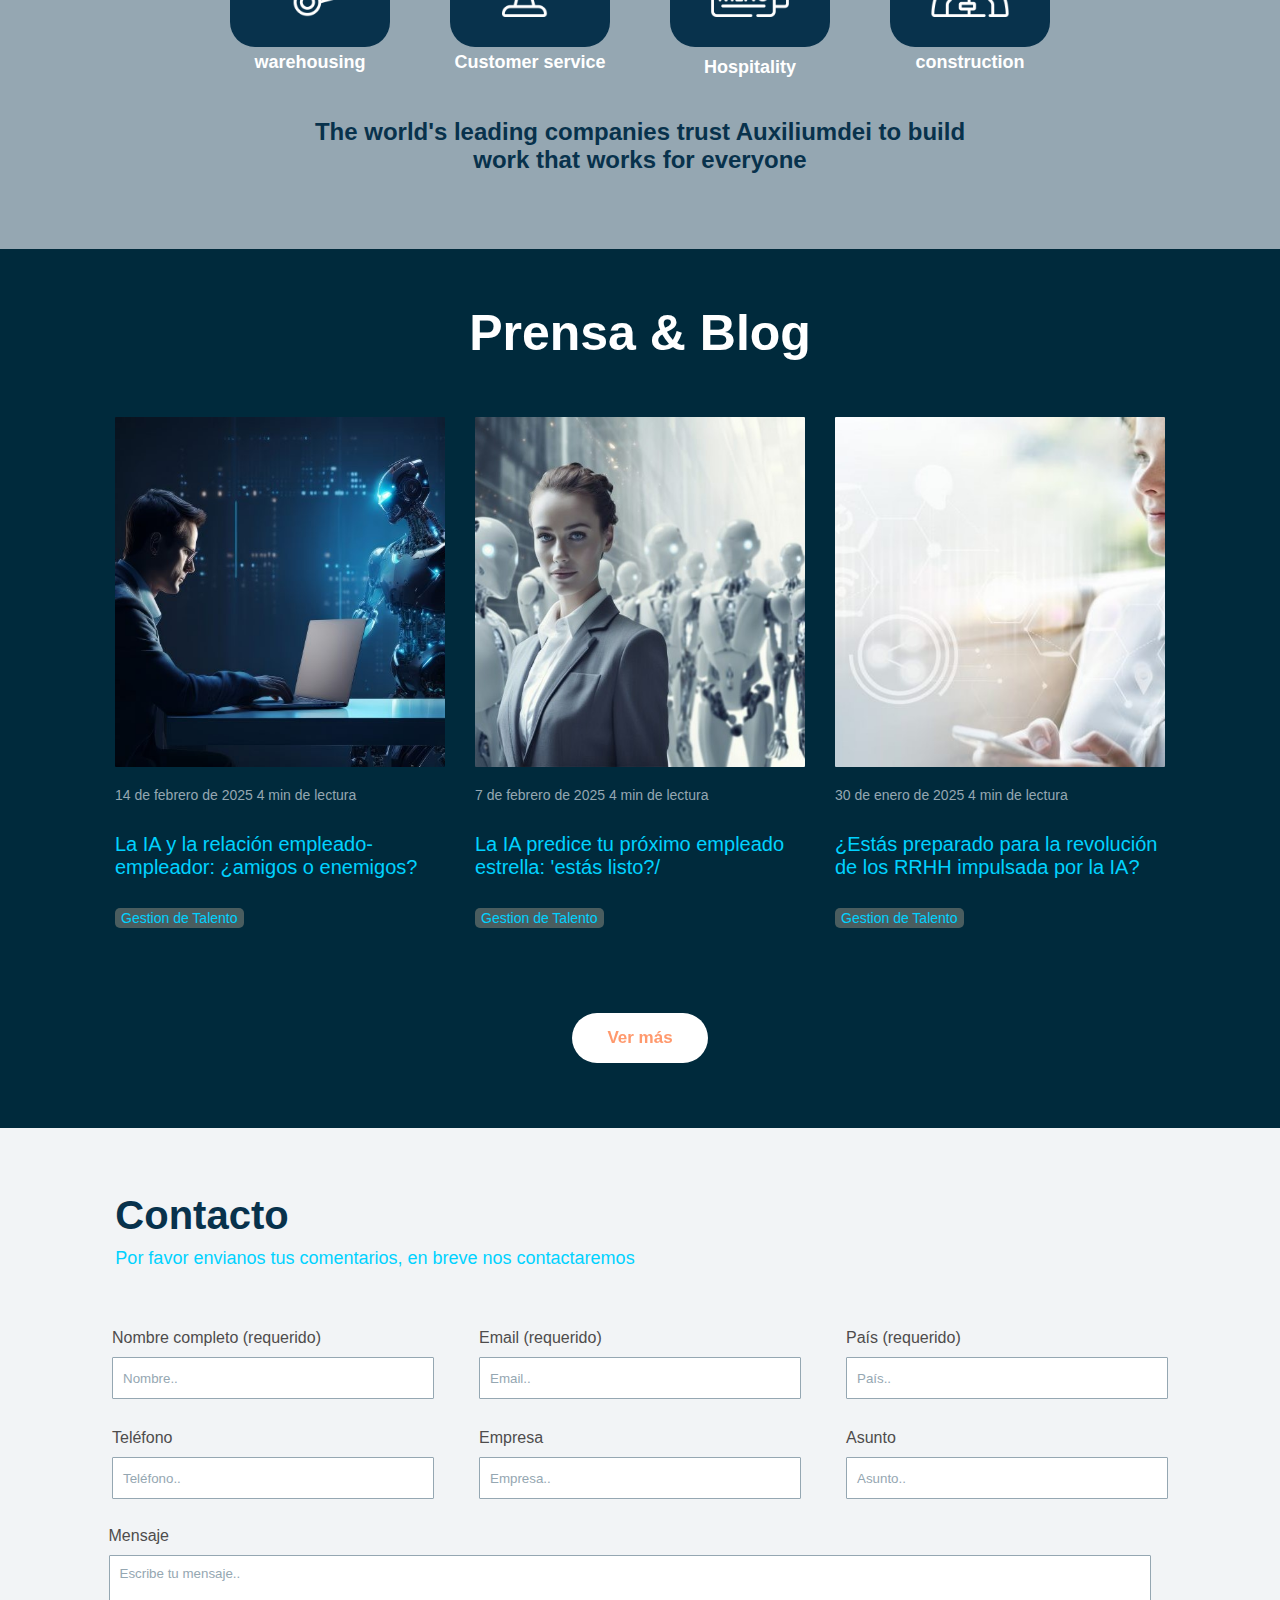
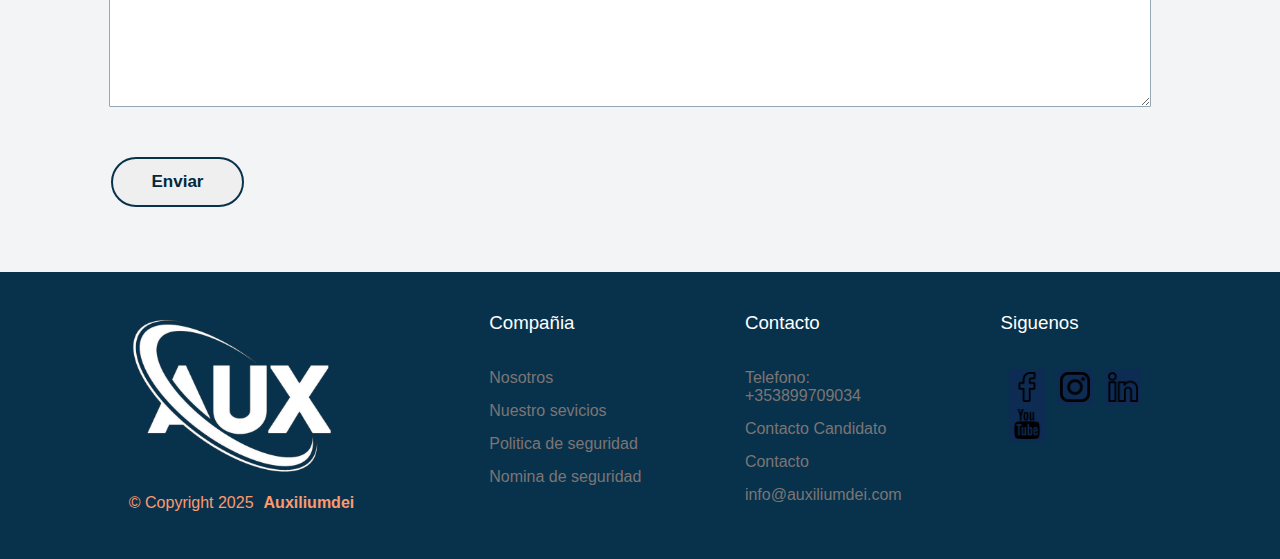
==== commit 7c0f59bb: "modif especialidad" ====
--- a/index.html
+++ b/index.html
@@ -47,6 +47,7 @@
             <div class="proposito">
                 <h1>Nuestra Meta</h1>
                 <p>Encontrar el match perfecto entre empresas y candidatos</p>
+                <p class="nota-aux">AuxiliumDei is a leading recruitment agency registered in the republic of Irland, specializing in providing top-notch recruitment services in the warehousing, hospitality, customer service, and construction industries.</p>
             </div>
 
             <article class="arti1">
@@ -67,32 +68,6 @@
                         <p>soluciones innovadoras enfocadas a mejorar el modelo de negocio generando valor al cliente y a la gestión de talentos.</p>
                     </div>
                 </div>
-        
-
-                <div class="serv">
-                    <h1>Services</h1>
-                    <p class="sumamos">We add added value that is the care of your talents over time, by incorporating Artificial Intelligence tools and the monitoring and well-being process of each resource.</p>
-                </div>
-            
-                <div class="tres-parra">
-                    <div class="conectar">
-                        <h2>1.</h2>
-                        <h3>Connect</h3>
-                        <p>First contacts with P&C and HR. First week follow-up one contact away.</p>
-                    </div>
-                
-                <div class="pertenecer">
-                    <h2>2.</h2>
-                    <h3>Belong</h3>
-                    <p>Onboarding meeting first month. Third month. Accompaniment People experience Pulse.</p>
-                </div>
-
-                <div class="co-crear">
-                    <h2>3.</h2>
-                    <h3>Co-create</h3>
-                    <p>Cultural co-transformation Organizational design with 360° analysis Redesign and alignment of teams Co-develop programs and interarea actions that improve HX (Human Experience).</p>
-                </div>
-
             </div>
 
         </article>
@@ -103,28 +78,23 @@
             
         <article class="arti2">
             <div class="industria">
-                <img src="./img/fabrica2.png" alt="" class="fabrica">
-                <a href="#">Industrial</a>
+                <img src="./img/caja.png" alt="" class="fabrica">
+                <a href="#">warehousing</a>
             </div>
 
             <div class="agro">
-                <img src="./img/tractor1.png" alt="tractor" class="tractor">
-                <a href="#">Agro</a>
+                <img src="./img/info.png" alt="tractor" class="tractor">
+                <a href="#">Customer service</a>
             </div>
 
             <div class="hotel">
                 <a href="./pages/hotel.html"> <img src="./img/menu1.png" alt="" href ="./pages/hotel.html" class="menu"></a>
-                <a href="#">Hoteles/Catering</a>
+                <a href="#">Hospitality</a>
             </div>
 
             <div class="mark">
-                <img src="./img/marketing.png" alt="" class="marketing">
-                <a href="#">Marketing</a>
-            </div>
-
-            <div class="techno">
-                <img src="./img/ordenador.png" alt="" class="tecno">
-                <a href="#">Technology</a>
+                <img src="./img/obrero.png" alt="" class="marketing">
+                <a href="#">construction</a>
             </div>
 
         </article>
--- a/style.css
+++ b/style.css
@@ -175,12 +175,15 @@
 /*<<<<<<<<<<<<<<<<<<<<<<<<<<<<<<<<<<<<<<<<<<<<<<<<<<<<<<<<<<<<<<<segunda seccion>>>>>>>>>>>>>>>>>>>>>>>>>>>>>>>>>>>>>>*/
 
 .section2 {
-    background-color:var(--azul);
+    background-image: url(./img/edificios.jpeg);
     padding-bottom: 65px;
+    background-position: center;
+    background-size: cover;
+    background-repeat: no-repeat;
 }
 
 .section2 h1 {
-    font-size: 45px;
+    font-size: 3rem;
     color: var(--blanco);
 }
 
@@ -191,7 +194,8 @@
     gap: 12px;
     font-size: 33px;
     color: var(--naranja);
-    padding: 55px 0px 20px 0px;
+    padding: 65px 0px 20px 0px;
+    font-weight: 600;
 }
 
 .arti1 {
@@ -242,55 +246,22 @@
     gap: 20px;
 }
 
-.sumamos {
-    
-    color: var(--naranja);
-    font-size: 24px;
-    padding: 0px 30px;
-    max-width: 800px;
+.nota-aux {
+    color: var(--blanco);
+    font-size: 18px;
     text-align: center;
-}
-
-.tres-parra {
-    display: flex;
-    padding: 40px 20px 0px 20px;
-    justify-content: center;
-}
-
-.conectar, .pertenecer, .co-crear {
-    display: flex;
-    flex-direction: column;
-    gap: 20px;
-    padding: 30px 20px;
-    font-size: 20px;
-    height: 250px;
-    width: 300px;
-    color: var(--blanco);
-}
-
-.conectar h2 {
-    color: var(--naranja);
-}
-
-.pertenecer h2 {
-    color: var(--navbar);
-}
-
-.pertenecer {
-    border-left: 3px solid var(--dei);
-    border-right:3px solid  var(--dei);
-}
-
-.co-crear h2 {
-    color: white;
-}
+    display: flex;
+    max-width: 600px;
+    font-weight: 100;
+}
+
 /*<<<<<<<<<<<<<<<<<<<<<<<<<<<<<<<<<<<<<<<<<<<<<<<<<tercera seccion>>>>>>>>>>>>>>>>>>>>>>>>>>>>>>>>>>>>>>>>>>>>>>>>>>>>*/
 
 .section3 {
     background-color: var(--celeste);
     display: flex;
     flex-direction: column;
-    padding-top: 55px;
+    padding-top: 65px;
     padding-bottom: 65px ;
     color: var(--blanco);
     gap: 30px;
